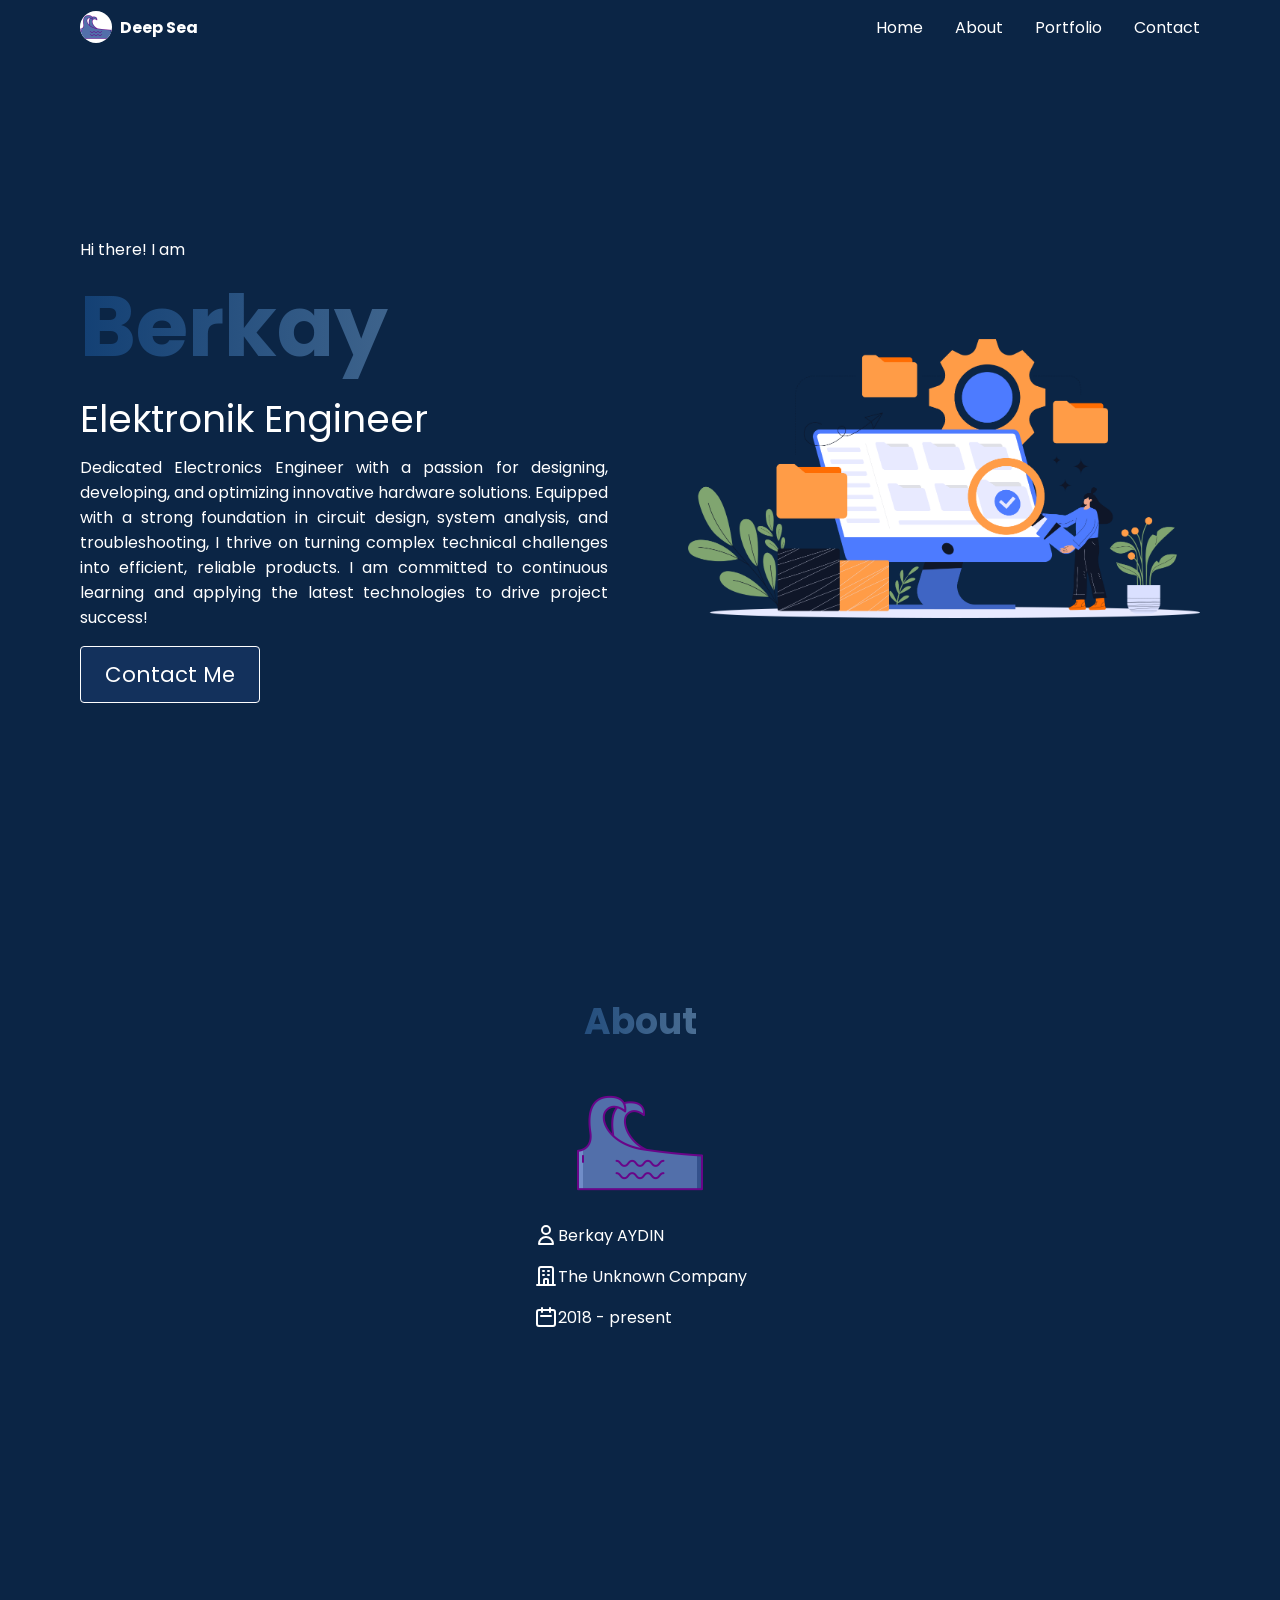
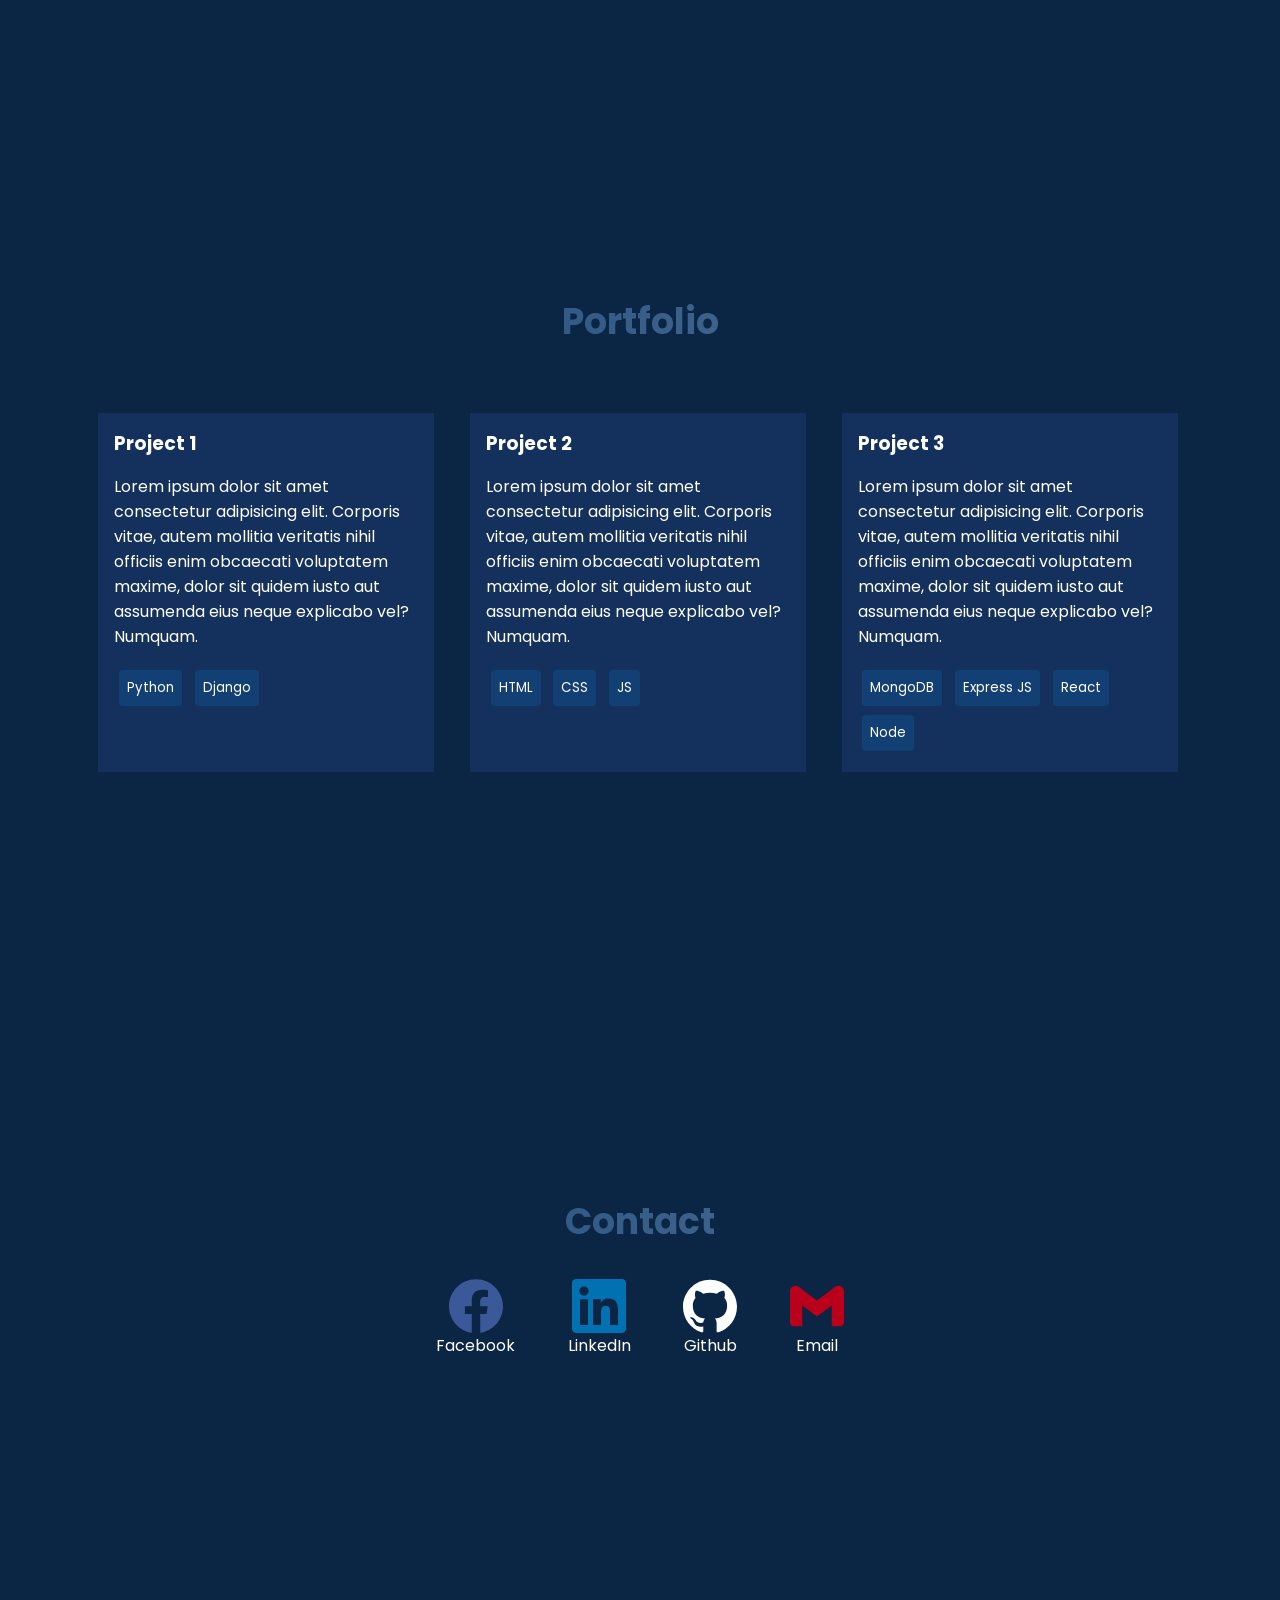
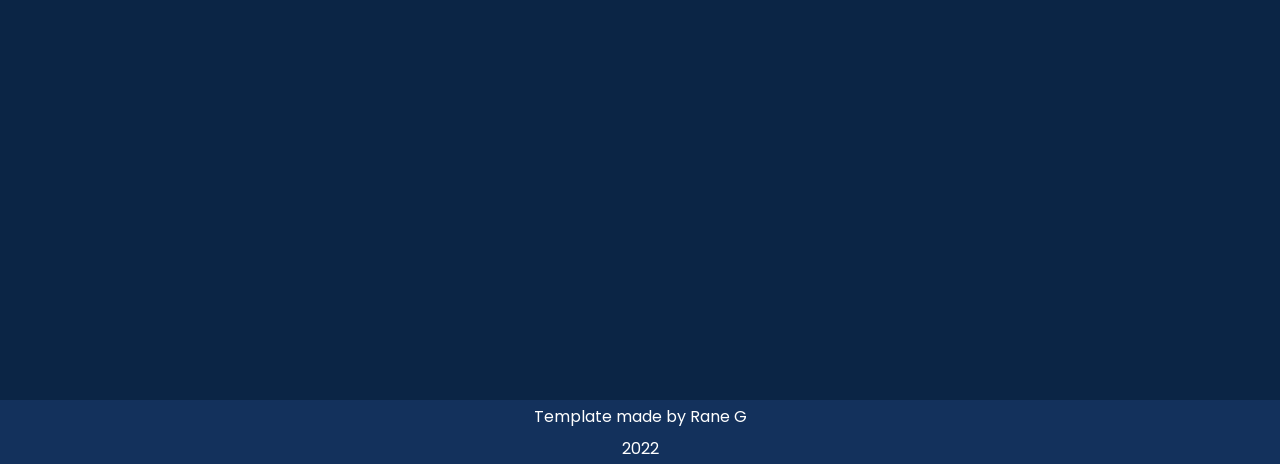
==== index.html @ 45e92aa9 "portfolio update" ====
<!DOCTYPE html>
<html lang="en">

<head>
    <title>Deep Sea a Freefolio template by OSSPH</title>
    <link rel="icon" href="assets/favicon.ico" type="image/ico" sizes="16x16" />
    <meta name="description" content="Deep Sea theme create by Rane G" />
    <meta name="theme-color" content="#134074" />
    <meta name="viewport" content="width=device-width, initial-scale=1.0">
    <meta property="og:title" content="OSSPH Freefolio - Deep Sea Template"/>
    <meta property="og:description" content="100% FREE Professional Portfolio Templates - Deep Sea Template"/>
    <meta property="og:type" content="website" />
    <meta
        property="og:image"
        content="https://i.postimg.cc/8zMCscDr/deepsea.png"
    />
    <meta property="og:image:type" content="image/png" />
    <meta property="og:image:width" content="1200" />
    <meta property="og:image:height" content="630" />
    <meta name="twitter:card" content="summary_large_image" />
    <meta name="twitter:image:alt" content="OSSPH Freefolio">
    <meta name="twitter:title" content="OSSPH Freefolio - Deep Sea Template" />
    <meta name="twitter:description" content="100% FREE Professional Portfolio Templates - Deep Sea Template" />
    <link rel='apple-touch-icon' href='/logo.png'>
    <link rel="stylesheet" href="index.css">
    <link href="https://unpkg.com/aos@2.3.1/dist/aos.css" rel="stylesheet">
</head>

<body>
    <header>
        <nav id="nav-bar" class="nav-bar">
            <div class="nav-logo">
                <img class="logo" alt="Deep Sea Logo" src="assets/logo.png" />
                <a href="#hero">
                    <h1>Deep Sea</h1>
                </a>
            </div>

            <div class="nav-links">
                <ul>
                    <li>
                        <a class="nav-links-item" href="#">Home</a>
                    </li>
                    <li>
                        <a class="nav-links-item" href="#about">About</a>
                    </li>
                    <li>
                        <a class="nav-links-item" href="#portfolio">Portfolio</a>
                    </li>
                    <li>
                        <a class="nav-links-item" href="#contact">Contact</a>
                    </li>
                </ul>
            </div>

            <div class="nav-menu">
                <img id="nav-icon" src="assets/hamburger.svg" alt="Menu Icon" class="hamburger-icon" />
            </div>
        </nav>
    </header>

    <main>
        <section id="hero">
            <div class="hero-text" data-aos="fade-up">
                <p class="greet-text">Hi there! I am</p>
                <p class="text-gradient name-text">Berkay</p>
                <p class="job-text">Elektronik Engineer</p>
                <p class="intro-text">Dedicated Electronics Engineer with a passion for designing, developing, and optimizing 
                    innovative hardware solutions. Equipped with a strong foundation in circuit design, system analysis, and troubleshooting, I thrive on turning
                    complex technical challenges into efficient, reliable products. I am committed to 
                    continuous learning and applying the latest technologies to drive project success!
                </p>
                <a href="#contact" class="contact-button">Contact Me</a>
            </div>
            <div class="hero-image" data-aos="fade-up">
                <img class="hero-image" src="assets/hero.png" width="512" alt="Hero Image" />
            </div>
        </section>

        <section id="about">
            <h2 class="text-gradient" data-aos="fade-up">About</h2>
            <div data-aos="fade-up">
                <div>
                    <img src="assets/logo.png" width="128" height="128" alt="Person Image" />
                </div>
                <ul>
                    <li>
                        <img class="about-icon" src="assets/user.svg" alt="person icon" />
                        <p>Berkay AYDIN</p>
                    </li>
                    <li>
                        <img class="about-icon" src="assets/building.svg" alt="job icon" />
                        <p>The Unknown Company</p>
                    </li>
                    <li>
                        <img class="about-icon" src="assets/calendar.svg" alt="calendar icon" />
                        <p>2018 - present</p>
                    </li>
                </ul>
            </div>
        </section>

        <section id="portfolio">
            <h2 class="text-gradient" data-aos="fade-up">Portfolio</h2>
            <div>
                <ul>
                    <li data-aos="fade-up">
                        <h3 class="port-title-text">
                            <a href="#">Project 1</a>
                        </h3>
                        <p class="port-title-description">Lorem ipsum dolor sit amet consectetur adipisicing elit.
                            Corporis vitae, autem mollitia veritatis nihil officiis enim obcaecati voluptatem maxime,
                            dolor sit quidem iusto aut assumenda eius neque explicabo vel? Numquam.</p>
                        <ul>
                            <li>Python</li>
                            <li>Django</li>
                        </ul>
                    </li>
                    <li data-aos="fade-up">
                        <h3 class="port-title-text">
                            <a href="#">Project 2</a>
                        </h3>
                        <p class="port-title-description">Lorem ipsum dolor sit amet consectetur adipisicing elit.
                            Corporis vitae, autem mollitia veritatis nihil officiis enim obcaecati voluptatem maxime,
                            dolor sit quidem iusto aut assumenda eius neque explicabo vel? Numquam.</p>
                        <ul>
                            <li>HTML</li>
                            <li>CSS</li>
                            <li>JS</li>
                        </ul>
                    </li>
                    <li data-aos="fade-up">
                        <h3 class="port-title-text">
                            <a href="#">Project 3</a>
                        </h3>
                        <p class="port-title-description">Lorem ipsum dolor sit amet consectetur adipisicing elit.
                            Corporis vitae, autem mollitia veritatis nihil officiis enim obcaecati voluptatem maxime,
                            dolor sit quidem iusto aut assumenda eius neque explicabo vel? Numquam.</p>
                        <ul>
                            <li>MongoDB</li>
                            <li>Express JS</li>
                            <li>React</li>
                            <li>Node</li>
                        </ul>
                    </li>
                </ul>
            </div>
        </section>

        <section id="contact">
            <h2 class="text-gradient" data-aos="fade-up">Contact</h2>
            <ul>
                <li data-aos="fade-up">
                    <a href="facebook" target="_blank">
                        <img class="fb-icon" src="assets/contact/fb.svg" alt="Facebook icon" />
                    </a>
                    <p>Facebook</p>
                </li>
                <li data-aos="fade-up">
                    <a href="linkedin" target="_blank">
                        <img class="li-icon" src="assets/contact/linkedin.svg" alt="Linkedin icon" />
                    </a>
                    <p>LinkedIn</p>
                </li>
                <li data-aos="fade-up">
                    <a href="github" target="_blank">
                        <img class="gh-icon" src="assets/contact/github.svg" alt="Github icon" />
                    </a>
                    <p>Github</p>
                </li>
                <li data-aos="fade-up">
                    <a href="mailto:youremail@gmail.com" target="_blank">
                        <img class="gmail-icon" src="assets/contact/gmail.svg" alt="Gmail icon" />
                    </a>
                    <p>Email</p>
                </li>
            </ul>
        </section>
    </main>

    <footer>
        <p>Template made by Rane G</p>
        <p>2022</p>
    </footer>
    
    <script src="https://unpkg.com/aos@next/dist/aos.js"></script>
    <script>       
        AOS.init({
            once: true,
            delay: 0
        });
    </script>

</body>

<script src="index.js""></script>

</html>
---- index.css ----
@import url("https://fonts.googleapis.com/css2?family=Poppins&display=swap");

*,
::after,
::before {
  box-sizing: border-box;
}

html {
  display: block;
  scroll-behavior: smooth;
}

p {
  font-size: 12pt;
  line-height: normal;
  margin: 0;
}

body {
  background-color: #0b2545;
  color: white;
  font-family: "Poppins", sans-serif;
  overflow-x: hidden;
  margin: 0;
}

main {
  width: 100%;
  display: flex;
  flex-direction: column;
  flex-wrap: wrap;
}

header {
  display: flex;
  flex-direction: row;
  flex-wrap: wrap;
  padding-left: 1rem;
  padding-right: 1rem;
  position: fixed;
  top: 0;
  left: 0;
  height: 54px !important;
  width: 100%;
  background-color: transparent;
  font-size: 16pt;
  z-index: 999;
  transition: all;
  transition-duration: 300ms;
}

header h1{
  font-size: 12pt;
}

footer {
  display: flex;
  flex-direction: row;
  flex-wrap: wrap;
  padding-left: 4rem;
  padding-right: 4rem;
  height: 64px;
  box-sizing: border-box;
  background-color: #13315c;
}

footer p {
  width: 100%;
  text-align: center;
}

ul {
  padding: 0;
  list-style: none;
}

a:link,
a:visited,
a:hover,
a:active {
  text-decoration: none;
  color: white;
}

.nav-bar,
.nav-logo {
  display: flex;
  flex-direction: row;
  width: 100% !important;
  align-items: center;
  margin: 0;
}

.nav-logo img {
  border-radius: 100%;
  background-color: white;
  margin-right: 0.5rem;
  width: 32px;
  height: 32px;
}

.nav-menu {
  display: flex;
  flex-wrap: wrap;
}

.hamburger-icon {
  width: 38px;
  height: 38px;
  padding: 0.25rem;
  fill: white;
  border-radius: 0.25rem;
}

.hamburger-icon:hover {
  background-color: #134074;
}

.nav-links {
  display: flex;
  flex-direction: column;
  flex-wrap: wrap;
  width: 100%;
  position: fixed;
  flex-direction: column;
  align-items: center;
  left: 0;
  top: -100%;
  z-index: 90;
}

.show-nav-links {
  top: 54px;
  background-color: #13315c;
  transition: all;
  transition-duration: 300ms;
}

.nav-links ul {
  margin: 0;
  padding-top: 0.5rem;
  padding-bottom: 0.5rem;
  width: 100%;
}

.nav-links ul li a {
  padding-top: 0.35rem;
  padding-bottom: 0.35rem;
  font-size: 1rem;
  display: flex;
  flex-direction: row;
  align-items: center;
  justify-content: center;
  height: 100%;
  width: 100%;
}

.nav-links ul li a:hover {
  align-items: center;
  cursor: pointer;
  background-color: #8da9c4;
  border-bottom: 3px solid #ffffff;
}

section {
  min-height: calc(100vh);
  padding-top: 64px;
  padding-left: 1rem;
  padding-right: 1rem;
}

#hero {
  display: flex;
  flex-direction: column;
  justify-content: center;
  align-items: center;
}

.hero-text {
  display: flex;
  flex-direction: column;
  justify-content: center;
  margin-bottom: 1.5rem;
}

.hero-image {
  width: 256px;
}

.name-text {
  font-size: 30pt !important;
  line-height: normal;
  font-weight: bold;
  margin: 0;
}

.job-text {
  font-size: 18pt !important;
  margin-bottom: 0.5rem;
}

.intro-text {
  text-align: justify;
  margin-bottom: 1rem;
}

.contact-button {
  background-color: #13315c;
  color: white;
  border: 1px solid white;
  padding-top: 0.75rem;
  padding-bottom: 0.75rem;
  border-radius: 0.25rem;
  text-align: center;
}

#about {
  text-align: center;
}

#about h2 {
  text-align: center;
}

#about div {
  display: flex;
  flex-direction: column;
  align-items: center;
}

#about div div {
  width: 100%;
}

#about ul {
  width: 100%;
}

#about li {
  display: flex;
  margin-bottom: 1rem;
}

.about-icon {
  width: 24px;
  height: 24px;
}

#portfolio h2 {
  text-align: center;
}

#portfolio div {
  display: flex;
  flex-direction: row;
}

#portfolio li {
  background-color: #13315c;
  padding: 1rem;
  margin-bottom: 1rem;
}

#portfolio ul li p {
  margin-bottom: 1rem;
}

#portfolio ul ul {
  display: flex;
}

#portfolio ul ul li {
  background-color: #134074;
  margin-right: 0.5rem;
  border-radius: 0.25rem;
  padding: 0.5rem;
  font-size: 10pt;
}

.port-title-text {
  margin: 0%;
  margin-bottom: 1rem;
}

#contact h2 {
  text-align: center;
}

#contact ul {
  display: flex;
  justify-content: space-evenly;
}

#contact a {
  display: flex;
  align-items: center;
  justify-content: center;
  width: 100%;
  height: 100%;
}

#contact p {
  text-align: center;
}

#contact img {
  width: 54px;
  height: 54px;
  align-items: center;
}

footer {
  display: flex;
  align-items: center;
  justify-content: center;
}

footer p {
  font-size: 10pt;
}

@media (min-width: 540px) {
  section {
    padding-left: 5rem;
    padding-right: 5rem;
  }

  p {
    font-size: 16pt;
  }

  h2 {
    font-size: 36px;
  }

  header {
    padding-left: 5rem;
    padding-right: 5rem;
    height: 72px !important;
  }

  .name-text {
    font-size: 64pt !important;
  }

  .job-text {
    font-size: 28pt !important;
  }

  .contact-button {
    font-size: 16pt;
    width: max-content;
    padding-left: 1.5rem;
    padding-right: 1.5rem;
  }

  .hero-image {
    width: 512px;
  }

  #portfolio ul {
    display: flex;
    flex-direction: row;
    flex-wrap: wrap;
    width: 100%;
  }
  #portfolio li {
    max-width: 45%;
    margin: 2.5%;
  }

  #contact ul {
    margin-left: 5rem;
    margin-right: 5rem;
  }

  footer p {
    font-size: 12pt;
  }
}

@media (min-width: 1024px) {
  section {
    max-width: 1366px;
    align-self: center;
  }

  p {
    font-size: 12pt;
  }

  h2 {
    font-size: 36px;
  }

  header {
    display: flex;
    flex-direction: row;
    flex-wrap: wrap;
    position: fixed;
    top: 0;
    left: 0;
    height: 54px !important;
    width: 100%;
    background-color: transparent;
    font-size: 16pt;
    z-index: 999;
    transition: all;
    transition-duration: 300ms;
    align-items: center;
    justify-content: center;
    padding-left: 0;
    padding-right: 0;
  }

  .nav-bar,
  .nav-logo {
    display: flex;
    flex-direction: row;
    align-items: center;
    margin: 0;
    width: 100%;
    max-width: 1366px !important;
  }

  .nav-bar {
    padding-left: 5rem;
    padding-right: 5rem;
  }

  .nav-logo img {
    border-radius: 100%;
    background-color: white;
    margin-right: 0.5rem;
    width: 32px;
    height: 32px;
  }

  .nav-menu {
    display: none;
  }

  .nav-links {
    display: flex;
    flex-direction: row;
    flex-wrap: unset;
    position: static;
    top: 0;
    width: 100;
  }

  .nav-links ul {
    display: flex;
    flex-direction: row;
    justify-content: end;
    flex-wrap: unset;
    position: static;
    top: 0;
    width: 100;
    margin: 0;
    padding: 0;
    height: 52px;
  }

  .nav-links ul li a {
    margin-left: 1rem;
    margin-right: 1rem;
  }

  .nav-links ul li a:hover {
    margin-left: 1rem;
    margin-right: 1rem;
  }

  #hero {
    flex-direction: row;
  }

  .hero-text + .hero-image {
    margin-left: 5rem;
  }

  #portfolio ul {
    display: flex;
    flex-direction: row;
    flex-wrap: wrap;
    width: 100%;
  }

  #portfolio li {
    max-width: 30%;
    margin: 1.6%;
  }

  #contact {
    width: 100%;
  }

  #contact ul {
    max-width: 512px;
    align-items: center;
    justify-content: space-evenly;
    margin: auto;
  }
}

.text-gradient {
  background: linear-gradient(270deg, #eef4ed, #134074);
  background-size: 300% 300%;

  -webkit-animation: AnimationName 7s ease infinite;
  animation: AnimationName 7s ease infinite;

  background-clip: text;
  -webkit-background-clip: text;
  -webkit-text-fill-color: transparent;
}

@-webkit-keyframes AnimationName {
  0% {
    background-position: 0% 50%;
  }
  50% {
    background-position: 100% 50%;
  }
  100% {
    background-position: 0% 50%;
  }
}
@keyframes AnimationName {
  0% {
    background-position: 0% 50%;
  }
  50% {
    background-position: 100% 50%;
  }
  100% {
    background-position: 0% 50%;
  }
}

.scroll-header {
  background-color: #13315c;
}
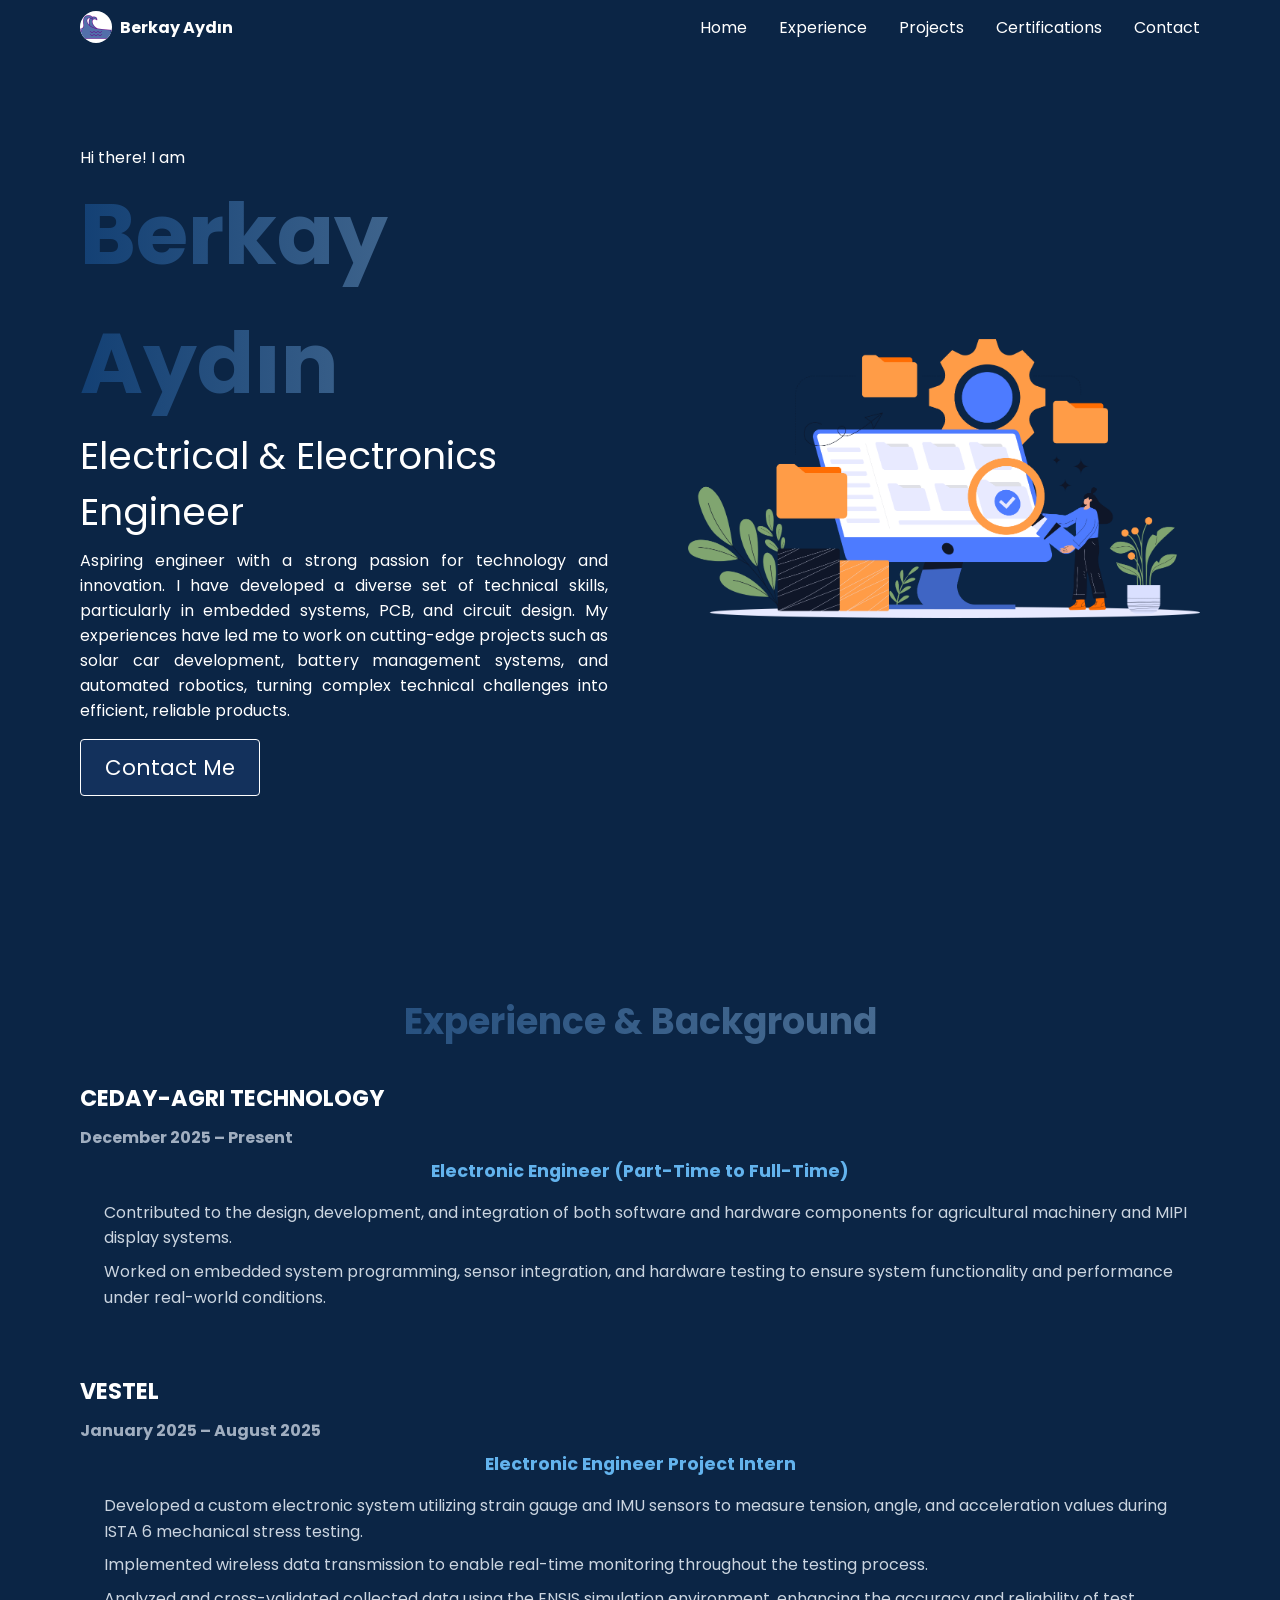
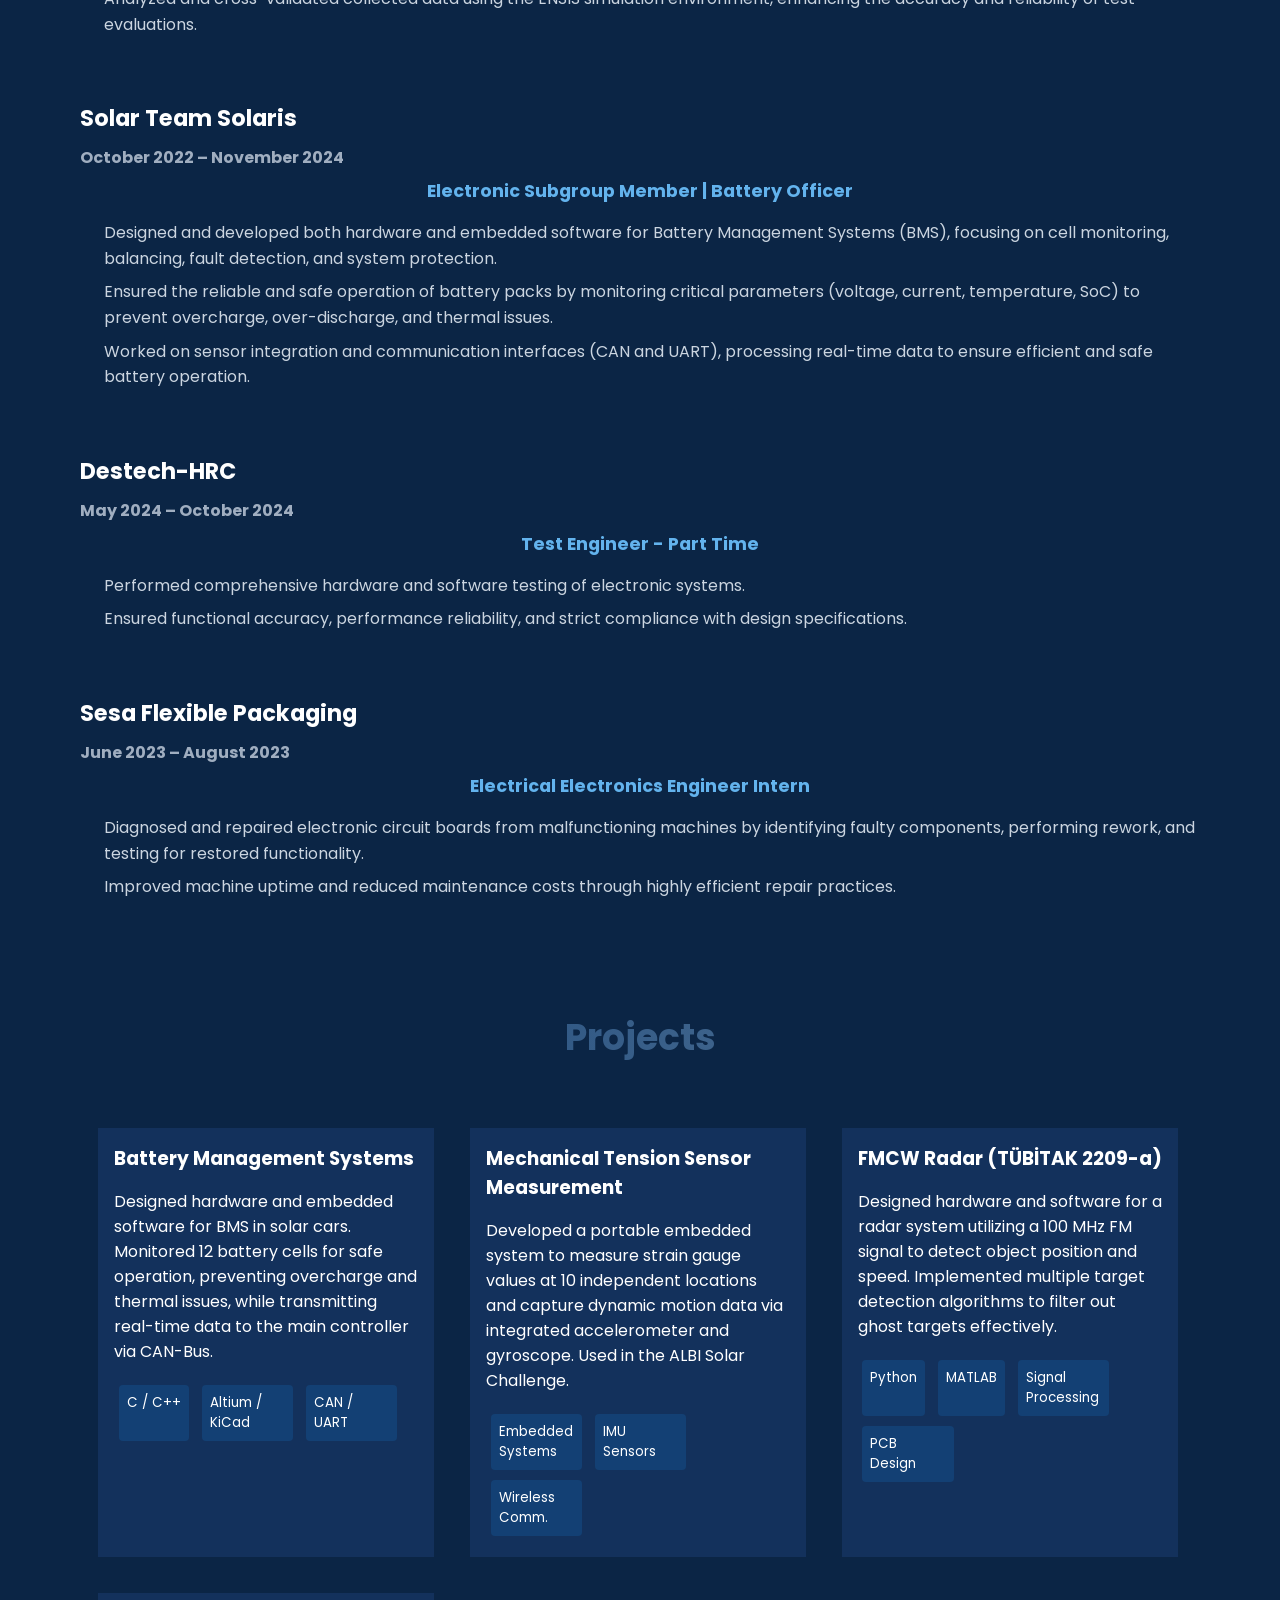
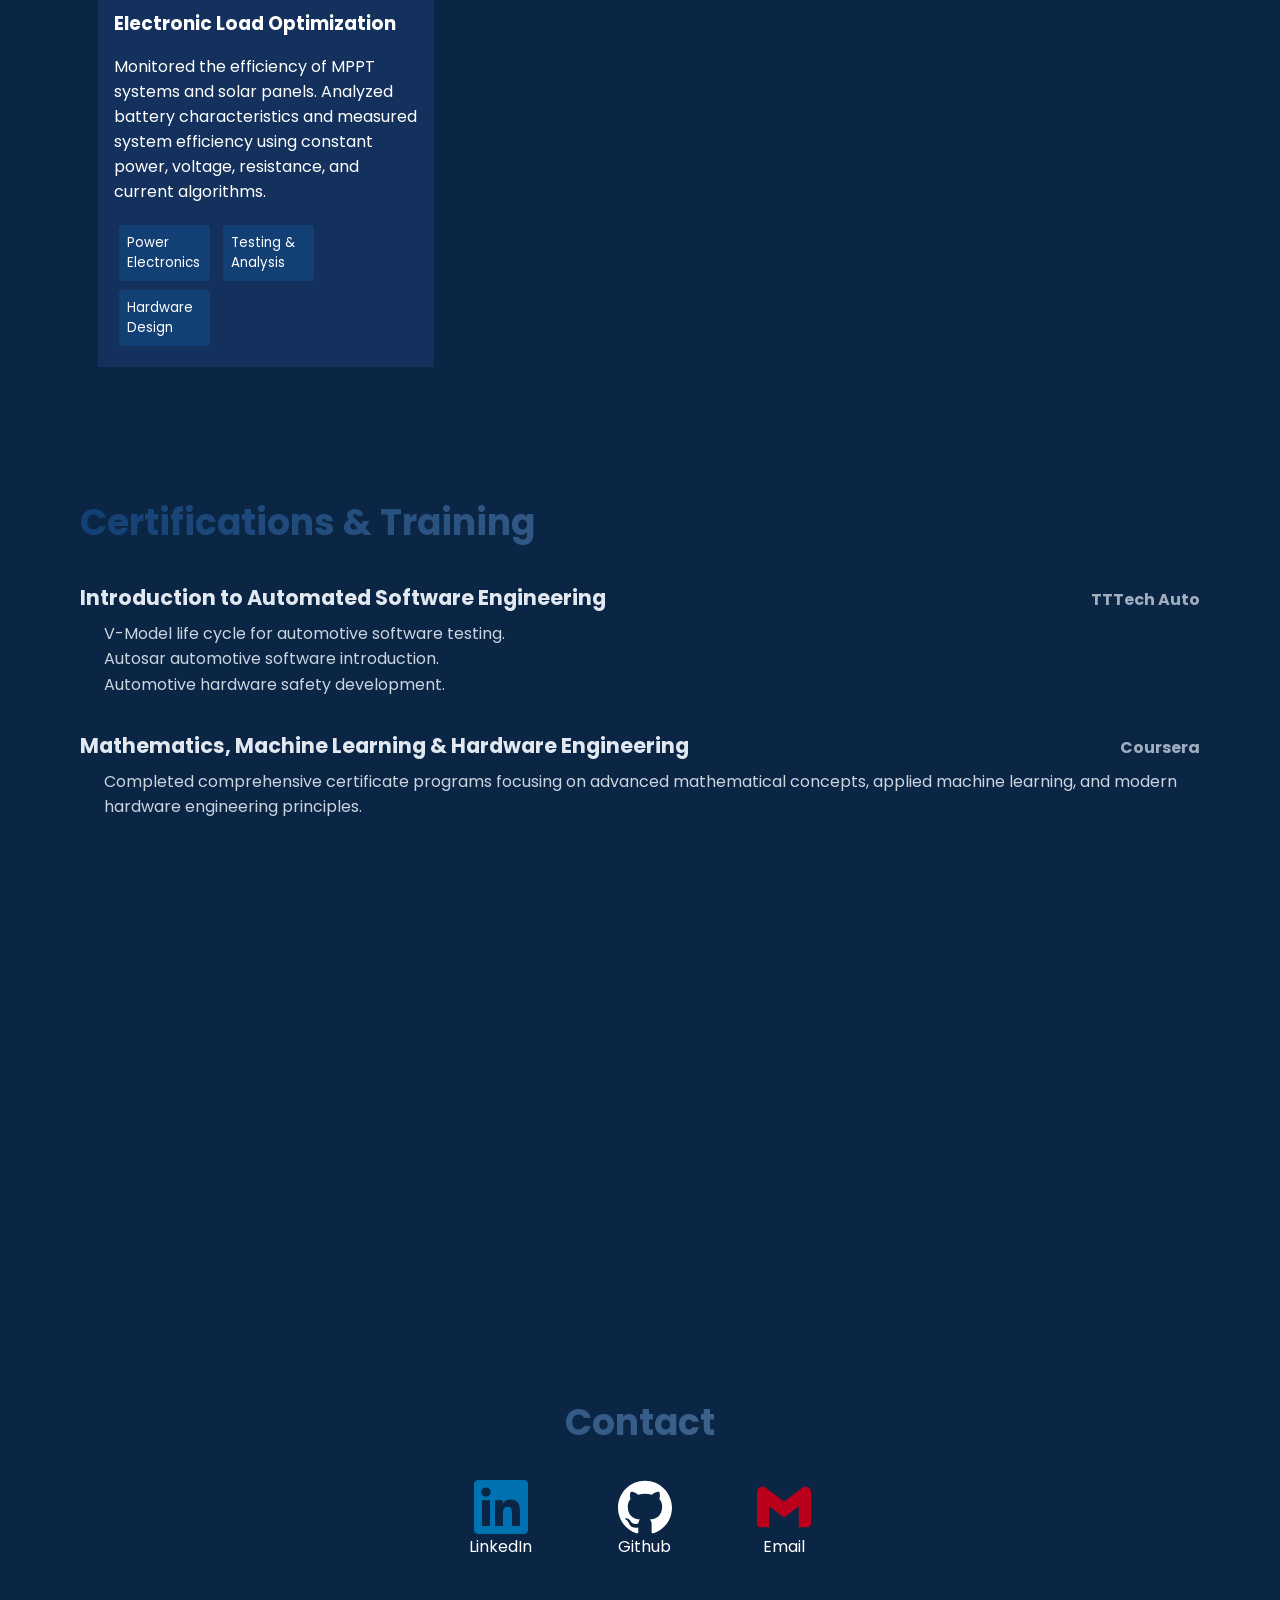
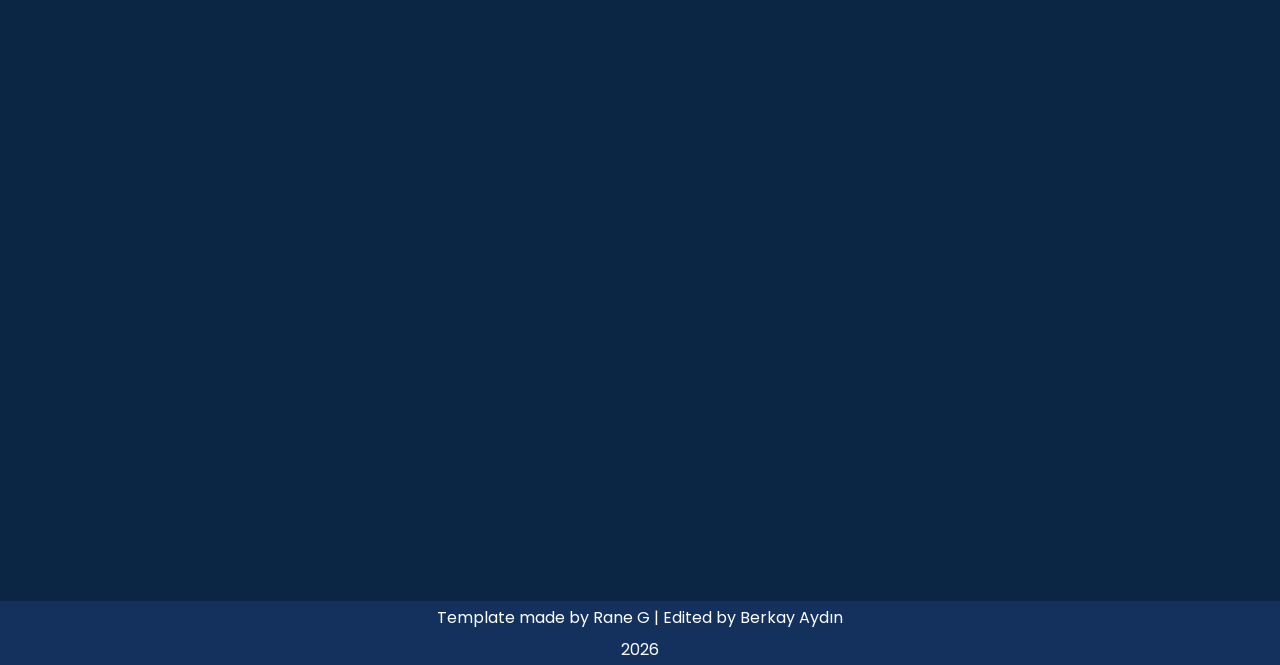
==== commit 67af8a4e: "make a main and project page configuretion" ====
--- a/index.html
+++ b/index.html
@@ -2,13 +2,13 @@
 <html lang="en">
 
 <head>
-    <title>Deep Sea a Freefolio template by OSSPH</title>
+    <title>Berkay Aydın - Portfolio</title>
     <link rel="icon" href="assets/favicon.ico" type="image/ico" sizes="16x16" />
-    <meta name="description" content="Deep Sea theme create by Rane G" />
+    <meta name="description" content="Berkay Aydın - Electrical and Electronics Engineer Portfolio" />
     <meta name="theme-color" content="#134074" />
     <meta name="viewport" content="width=device-width, initial-scale=1.0">
-    <meta property="og:title" content="OSSPH Freefolio - Deep Sea Template"/>
-    <meta property="og:description" content="100% FREE Professional Portfolio Templates - Deep Sea Template"/>
+    <meta property="og:title" content="Berkay Aydın - Portfolio"/>
+    <meta property="og:description" content="Professional Portfolio of Berkay Aydın - Electrical and Electronics Engineer"/>
     <meta property="og:type" content="website" />
     <meta
         property="og:image"
@@ -18,9 +18,9 @@
     <meta property="og:image:width" content="1200" />
     <meta property="og:image:height" content="630" />
     <meta name="twitter:card" content="summary_large_image" />
-    <meta name="twitter:image:alt" content="OSSPH Freefolio">
-    <meta name="twitter:title" content="OSSPH Freefolio - Deep Sea Template" />
-    <meta name="twitter:description" content="100% FREE Professional Portfolio Templates - Deep Sea Template" />
+    <meta name="twitter:image:alt" content="Portfolio Preview">
+    <meta name="twitter:title" content="Berkay Aydın - Portfolio" />
+    <meta name="twitter:description" content="Professional Portfolio of Berkay Aydın - Electrical and Electronics Engineer" />
     <link rel='apple-touch-icon' href='/logo.png'>
     <link rel="stylesheet" href="index.css">
     <link href="https://unpkg.com/aos@2.3.1/dist/aos.css" rel="stylesheet">
@@ -30,9 +30,9 @@
     <header>
         <nav id="nav-bar" class="nav-bar">
             <div class="nav-logo">
-                <img class="logo" alt="Deep Sea Logo" src="assets/logo.png" />
+                <img class="logo" alt="Berkay Aydın Logo" src="assets/logo.png" />
                 <a href="#hero">
-                    <h1>Deep Sea</h1>
+                    <h1>Berkay Aydın</h1>
                 </a>
             </div>
 
@@ -42,10 +42,13 @@
                         <a class="nav-links-item" href="#">Home</a>
                     </li>
                     <li>
-                        <a class="nav-links-item" href="#about">About</a>
-                    </li>
-                    <li>
-                        <a class="nav-links-item" href="#portfolio">Portfolio</a>
+                        <a class="nav-links-item" href="#about">Experience</a>
+                    </li>
+                    <li>
+                        <a class="nav-links-item" href="#portfolio">Projects</a>
+                    </li>
+                    <li>
+                        <a class="nav-links-item" href="#certifications">Certifications</a>
                     </li>
                     <li>
                         <a class="nav-links-item" href="#contact">Contact</a>
@@ -63,12 +66,9 @@
         <section id="hero">
             <div class="hero-text" data-aos="fade-up">
                 <p class="greet-text">Hi there! I am</p>
-                <p class="text-gradient name-text">Berkay</p>
-                <p class="job-text">Elektronik Engineer</p>
-                <p class="intro-text">Dedicated Electronics Engineer with a passion for designing, developing, and optimizing 
-                    innovative hardware solutions. Equipped with a strong foundation in circuit design, system analysis, and troubleshooting, I thrive on turning
-                    complex technical challenges into efficient, reliable products. I am committed to 
-                    continuous learning and applying the latest technologies to drive project success!
+                <p class="text-gradient name-text">Berkay Aydın</p>
+                <p class="job-text">Electrical & Electronics Engineer</p>
+                <p class="intro-text">Aspiring engineer with a strong passion for technology and innovation. I have developed a diverse set of technical skills, particularly in embedded systems, PCB, and circuit design. My experiences have led me to work on cutting-edge projects such as solar car development, battery management systems, and automated robotics, turning complex technical challenges into efficient, reliable products.
                 </p>
                 <a href="#contact" class="contact-button">Contact Me</a>
             </div>
@@ -78,72 +78,163 @@
         </section>
 
         <section id="about">
-            <h2 class="text-gradient" data-aos="fade-up">About</h2>
-            <div data-aos="fade-up">
-                <div>
-                    <img src="assets/logo.png" width="128" height="128" alt="Person Image" />
-                </div>
-                <ul>
-                    <li>
-                        <img class="about-icon" src="assets/user.svg" alt="person icon" />
-                        <p>Berkay AYDIN</p>
-                    </li>
-                    <li>
-                        <img class="about-icon" src="assets/building.svg" alt="job icon" />
-                        <p>The Unknown Company</p>
-                    </li>
-                    <li>
-                        <img class="about-icon" src="assets/calendar.svg" alt="calendar icon" />
-                        <p>2018 - present</p>
-                    </li>
-                </ul>
+            <h2 class="text-gradient" data-aos="fade-up">Experience & Background</h2>
+            <div data-aos="fade-up" style="display: flex; flex-direction: column; gap: 3rem; margin-top: 2rem; text-align: left;">
+                
+                <div>
+                    <div style="display: flex; justify-content: space-between; align-items: baseline; flex-wrap: wrap; gap: 10px;">
+                        <h3 style="margin: 0; font-size: 1.4rem;">
+                            <a href="https://ceday.com.tr/" target="_blank" rel="noopener noreferrer" style="color: inherit; text-decoration: none;">CEDAY-AGRI TECHNOLOGY</a>
+                        </h3>
+                        <span style="font-size: 1rem; color: #a0aec0; font-weight: bold;">December 2025 – Present</span>
+                    </div>
+                    <p style="margin: 8px 0 16px 0; font-weight: bold; color: #63b3ed; font-size: 1.1rem;">Electronic Engineer (Part-Time to Full-Time)</p>
+                    <ul style="margin: 0; padding-left: 1.5rem; font-size: 1rem; line-height: 1.6; color: #cbd5e0;">
+                        <li style="margin-bottom: 8px;">Contributed to the design, development, and integration of both software and hardware components for agricultural machinery and MIPI display systems.</li>
+                        <li>Worked on embedded system programming, sensor integration, and hardware testing to ensure system functionality and performance under real-world conditions.</li>
+                    </ul>
+                </div>
+
+                <div>
+                    <div style="display: flex; justify-content: space-between; align-items: baseline; flex-wrap: wrap; gap: 10px;">
+                        <h3 style="margin: 0; font-size: 1.4rem;">
+                            <a href="https://www.vestel.com.tr" target="_blank" rel="noopener noreferrer" style="color: inherit; text-decoration: none;">VESTEL</a>
+                        </h3>
+                        <span style="font-size: 1rem; color: #a0aec0; font-weight: bold;">January 2025 – August 2025</span>
+                    </div>
+                    <p style="margin: 8px 0 16px 0; font-weight: bold; color: #63b3ed; font-size: 1.1rem;">Electronic Engineer Project Intern</p>
+                    <ul style="margin: 0; padding-left: 1.5rem; font-size: 1rem; line-height: 1.6; color: #cbd5e0;">
+                        <li style="margin-bottom: 8px;">Developed a custom electronic system utilizing strain gauge and IMU sensors to measure tension, angle, and acceleration values during ISTA 6 mechanical stress testing.</li>
+                        <li style="margin-bottom: 8px;">Implemented wireless data transmission to enable real-time monitoring throughout the testing process.</li>
+                        <li>Analyzed and cross-validated collected data using the ENSIS simulation environment, enhancing the accuracy and reliability of test evaluations.</li>
+                    </ul>
+                </div>
+
+                <div>
+                    <div style="display: flex; justify-content: space-between; align-items: baseline; flex-wrap: wrap; gap: 10px;">
+                        <h3 style="margin: 0; font-size: 1.4rem;">
+                            <a href="https://teamsolaris.com/tr/" target="_blank" rel="noopener noreferrer" style="color: inherit; text-decoration: none;">Solar Team Solaris</a>
+                        </h3>
+                        <span style="font-size: 1rem; color: #a0aec0; font-weight: bold;">October 2022 – November 2024</span>
+                    </div>
+                    <p style="margin: 8px 0 16px 0; font-weight: bold; color: #63b3ed; font-size: 1.1rem;">Electronic Subgroup Member | Battery Officer</p>
+                    <ul style="margin: 0; padding-left: 1.5rem; font-size: 1rem; line-height: 1.6; color: #cbd5e0;">
+                        <li style="margin-bottom: 8px;">Designed and developed both hardware and embedded software for Battery Management Systems (BMS), focusing on cell monitoring, balancing, fault detection, and system protection.</li>
+                        <li style="margin-bottom: 8px;">Ensured the reliable and safe operation of battery packs by monitoring critical parameters (voltage, current, temperature, SoC) to prevent overcharge, over-discharge, and thermal issues.</li>
+                        <li>Worked on sensor integration and communication interfaces (CAN and UART), processing real-time data to ensure efficient and safe battery operation.</li>
+                    </ul>
+                </div>
+
+                <div>
+                    <div style="display: flex; justify-content: space-between; align-items: baseline; flex-wrap: wrap; gap: 10px;">
+                        <h3 style="margin: 0; font-size: 1.4rem;">
+                            <a href="http://www.destechhrc.com/index.php/destech-hrc-controller/" target="_blank" rel="noopener noreferrer" style="color: inherit; text-decoration: none;">Destech-HRC</a>
+                        </h3>
+                        <span style="font-size: 1rem; color: #a0aec0; font-weight: bold;">May 2024 – October 2024</span>
+                    </div>
+                    <p style="margin: 8px 0 16px 0; font-weight: bold; color: #63b3ed; font-size: 1.1rem;">Test Engineer - Part Time</p>
+                    <ul style="margin: 0; padding-left: 1.5rem; font-size: 1rem; line-height: 1.6; color: #cbd5e0;">
+                        <li style="margin-bottom: 8px;">Performed comprehensive hardware and software testing of electronic systems.</li>
+                        <li>Ensured functional accuracy, performance reliability, and strict compliance with design specifications.</li>
+                    </ul>
+                </div>
+
+                <div>
+                    <div style="display: flex; justify-content: space-between; align-items: baseline; flex-wrap: wrap; gap: 10px;">
+                        <h3 style="margin: 0; font-size: 1.4rem;">
+                            <a href="https://sesaplastik.com.tr" target="_blank" rel="noopener noreferrer" style="color: inherit; text-decoration: none;">Sesa Flexible Packaging</a>
+                        </h3>
+                        <span style="font-size: 1rem; color: #a0aec0; font-weight: bold;">June 2023 – August 2023</span>
+                    </div>
+                    <p style="margin: 8px 0 16px 0; font-weight: bold; color: #63b3ed; font-size: 1.1rem;">Electrical Electronics Engineer Intern</p>
+                    <ul style="margin: 0; padding-left: 1.5rem; font-size: 1rem; line-height: 1.6; color: #cbd5e0;">
+                        <li style="margin-bottom: 8px;">Diagnosed and repaired electronic circuit boards from malfunctioning machines by identifying faulty components, performing rework, and testing for restored functionality.</li>
+                        <li>Improved machine uptime and reduced maintenance costs through highly efficient repair practices.</li>
+                    </ul>
+                </div>
+
             </div>
         </section>
 
         <section id="portfolio">
-            <h2 class="text-gradient" data-aos="fade-up">Portfolio</h2>
+            <h2 class="text-gradient" data-aos="fade-up">Projects</h2>
             <div>
                 <ul>
                     <li data-aos="fade-up">
                         <h3 class="port-title-text">
-                            <a href="#">Project 1</a>
-                        </h3>
-                        <p class="port-title-description">Lorem ipsum dolor sit amet consectetur adipisicing elit.
-                            Corporis vitae, autem mollitia veritatis nihil officiis enim obcaecati voluptatem maxime,
-                            dolor sit quidem iusto aut assumenda eius neque explicabo vel? Numquam.</p>
+                            <a href="bms.html" target="_blank" rel="noopener noreferrer">Battery Management Systems</a>
+                        </h3>
+                        <p class="port-title-description">Designed hardware and embedded software for BMS in solar cars. Monitored 12 battery cells for safe operation, preventing overcharge and thermal issues, while transmitting real-time data to the main controller via CAN-Bus.</p>
+                        <ul>
+                            <li>C / C++</li>
+                            <li>Altium / KiCad</li>
+                            <li>CAN / UART</li>
+                        </ul>
+                    </li>
+                    <li data-aos="fade-up">
+                        <h3 class="port-title-text">
+                            <a href="Project_1/project1.html" target="_blank" rel="noopener noreferrer">Mechanical Tension Sensor Measurement</a>
+                        </h3>
+                        <p class="port-title-description">Developed a portable embedded system to measure strain gauge values at 10 independent locations and capture dynamic motion data via integrated accelerometer and gyroscope. Used in the ALBI Solar Challenge.</p>
+                        <ul>
+                            <li>Embedded Systems</li>
+                            <li>IMU Sensors</li>
+                            <li>Wireless Comm.</li>
+                        </ul>
+                    </li>
+                    <li data-aos="fade-up">
+                        <h3 class="port-title-text">
+                            <a href="fmcw_radar.html" target="_blank" rel="noopener noreferrer">FMCW Radar (TÜBİTAK 2209-a)</a>
+                        </h3>
+                        <p class="port-title-description">Designed hardware and software for a radar system utilizing a 100 MHz FM signal to detect object position and speed. Implemented multiple target detection algorithms to filter out ghost targets effectively.</p>
                         <ul>
                             <li>Python</li>
-                            <li>Django</li>
-                        </ul>
-                    </li>
-                    <li data-aos="fade-up">
-                        <h3 class="port-title-text">
-                            <a href="#">Project 2</a>
-                        </h3>
-                        <p class="port-title-description">Lorem ipsum dolor sit amet consectetur adipisicing elit.
-                            Corporis vitae, autem mollitia veritatis nihil officiis enim obcaecati voluptatem maxime,
-                            dolor sit quidem iusto aut assumenda eius neque explicabo vel? Numquam.</p>
-                        <ul>
-                            <li>HTML</li>
-                            <li>CSS</li>
-                            <li>JS</li>
-                        </ul>
-                    </li>
-                    <li data-aos="fade-up">
-                        <h3 class="port-title-text">
-                            <a href="#">Project 3</a>
-                        </h3>
-                        <p class="port-title-description">Lorem ipsum dolor sit amet consectetur adipisicing elit.
-                            Corporis vitae, autem mollitia veritatis nihil officiis enim obcaecati voluptatem maxime,
-                            dolor sit quidem iusto aut assumenda eius neque explicabo vel? Numquam.</p>
-                        <ul>
-                            <li>MongoDB</li>
-                            <li>Express JS</li>
-                            <li>React</li>
-                            <li>Node</li>
+                            <li>MATLAB</li>
+                            <li>Signal Processing</li>
+                            <li>PCB Design</li>
+                        </ul>
+                    </li>
+                    <li data-aos="fade-up">
+                        <h3 class="port-title-text">
+                            <a href="electronic_load.html" target="_blank" rel="noopener noreferrer">Electronic Load Optimization</a>
+                        </h3>
+                        <p class="port-title-description">Monitored the efficiency of MPPT systems and solar panels. Analyzed battery characteristics and measured system efficiency using constant power, voltage, resistance, and current algorithms.</p>
+                        <ul>
+                            <li>Power Electronics</li>
+                            <li>Testing & Analysis</li>
+                            <li>Hardware Design</li>
                         </ul>
                     </li>
                 </ul>
+            </div>
+        </section>
+
+        <section id="certifications">
+            <h2 class="text-gradient" data-aos="fade-up">Certifications & Training</h2>
+            <div data-aos="fade-up" style="display: flex; flex-direction: column; gap: 2rem; margin-top: 2rem; text-align: left;">
+                
+                <div>
+                    <div style="display: flex; justify-content: space-between; align-items: baseline; flex-wrap: wrap; gap: 10px;">
+                        <h3 style="margin: 0; font-size: 1.3rem; color: #e2e8f0;">Introduction to Automated Software Engineering</h3>
+                        <span style="font-size: 1rem; color: #a0aec0; font-weight: bold;">TTTech Auto</span>
+                    </div>
+                    <ul style="margin: 8px 0 0 0; padding-left: 1.5rem; font-size: 1rem; line-height: 1.6; color: #cbd5e0;">
+                        <li>V-Model life cycle for automotive software testing.</li>
+                        <li>Autosar automotive software introduction.</li>
+                        <li>Automotive hardware safety development.</li>
+                    </ul>
+                </div>
+
+                <div>
+                    <div style="display: flex; justify-content: space-between; align-items: baseline; flex-wrap: wrap; gap: 10px;">
+                        <h3 style="margin: 0; font-size: 1.3rem; color: #e2e8f0;">Mathematics, Machine Learning & Hardware Engineering</h3>
+                        <span style="font-size: 1rem; color: #a0aec0; font-weight: bold;">Coursera</span>
+                    </div>
+                    <ul style="margin: 8px 0 0 0; padding-left: 1.5rem; font-size: 1rem; line-height: 1.6; color: #cbd5e0;">
+                        <li>Completed comprehensive certificate programs focusing on advanced mathematical concepts, applied machine learning, and modern hardware engineering principles.</li>
+                    </ul>
+                </div>
+
             </div>
         </section>
 
@@ -151,25 +242,19 @@
             <h2 class="text-gradient" data-aos="fade-up">Contact</h2>
             <ul>
                 <li data-aos="fade-up">
-                    <a href="facebook" target="_blank">
-                        <img class="fb-icon" src="assets/contact/fb.svg" alt="Facebook icon" />
-                    </a>
-                    <p>Facebook</p>
-                </li>
-                <li data-aos="fade-up">
-                    <a href="linkedin" target="_blank">
+                    <a href="https://www.linkedin.com/in/your-linkedin-profile/" target="_blank">
                         <img class="li-icon" src="assets/contact/linkedin.svg" alt="Linkedin icon" />
                     </a>
                     <p>LinkedIn</p>
                 </li>
                 <li data-aos="fade-up">
-                    <a href="github" target="_blank">
+                    <a href="https://github.com/berkay-ee?tab=repositories" target="_blank">
                         <img class="gh-icon" src="assets/contact/github.svg" alt="Github icon" />
                     </a>
                     <p>Github</p>
                 </li>
                 <li data-aos="fade-up">
-                    <a href="mailto:youremail@gmail.com" target="_blank">
+                    <a href="mailto:berkayaydin.ee@gmail.com" target="_blank">
                         <img class="gmail-icon" src="assets/contact/gmail.svg" alt="Gmail icon" />
                     </a>
                     <p>Email</p>
@@ -179,8 +264,8 @@
     </main>
 
     <footer>
-        <p>Template made by Rane G</p>
-        <p>2022</p>
+        <p>Template made by Rane G | Edited by Berkay Aydın</p>
+        <p>2026</p>
     </footer>
     
     <script src="https://unpkg.com/aos@next/dist/aos.js"></script>
@@ -193,6 +278,6 @@
 
 </body>
 
-<script src="index.js""></script>
+<script src="index.js"></script>
 
 </html>
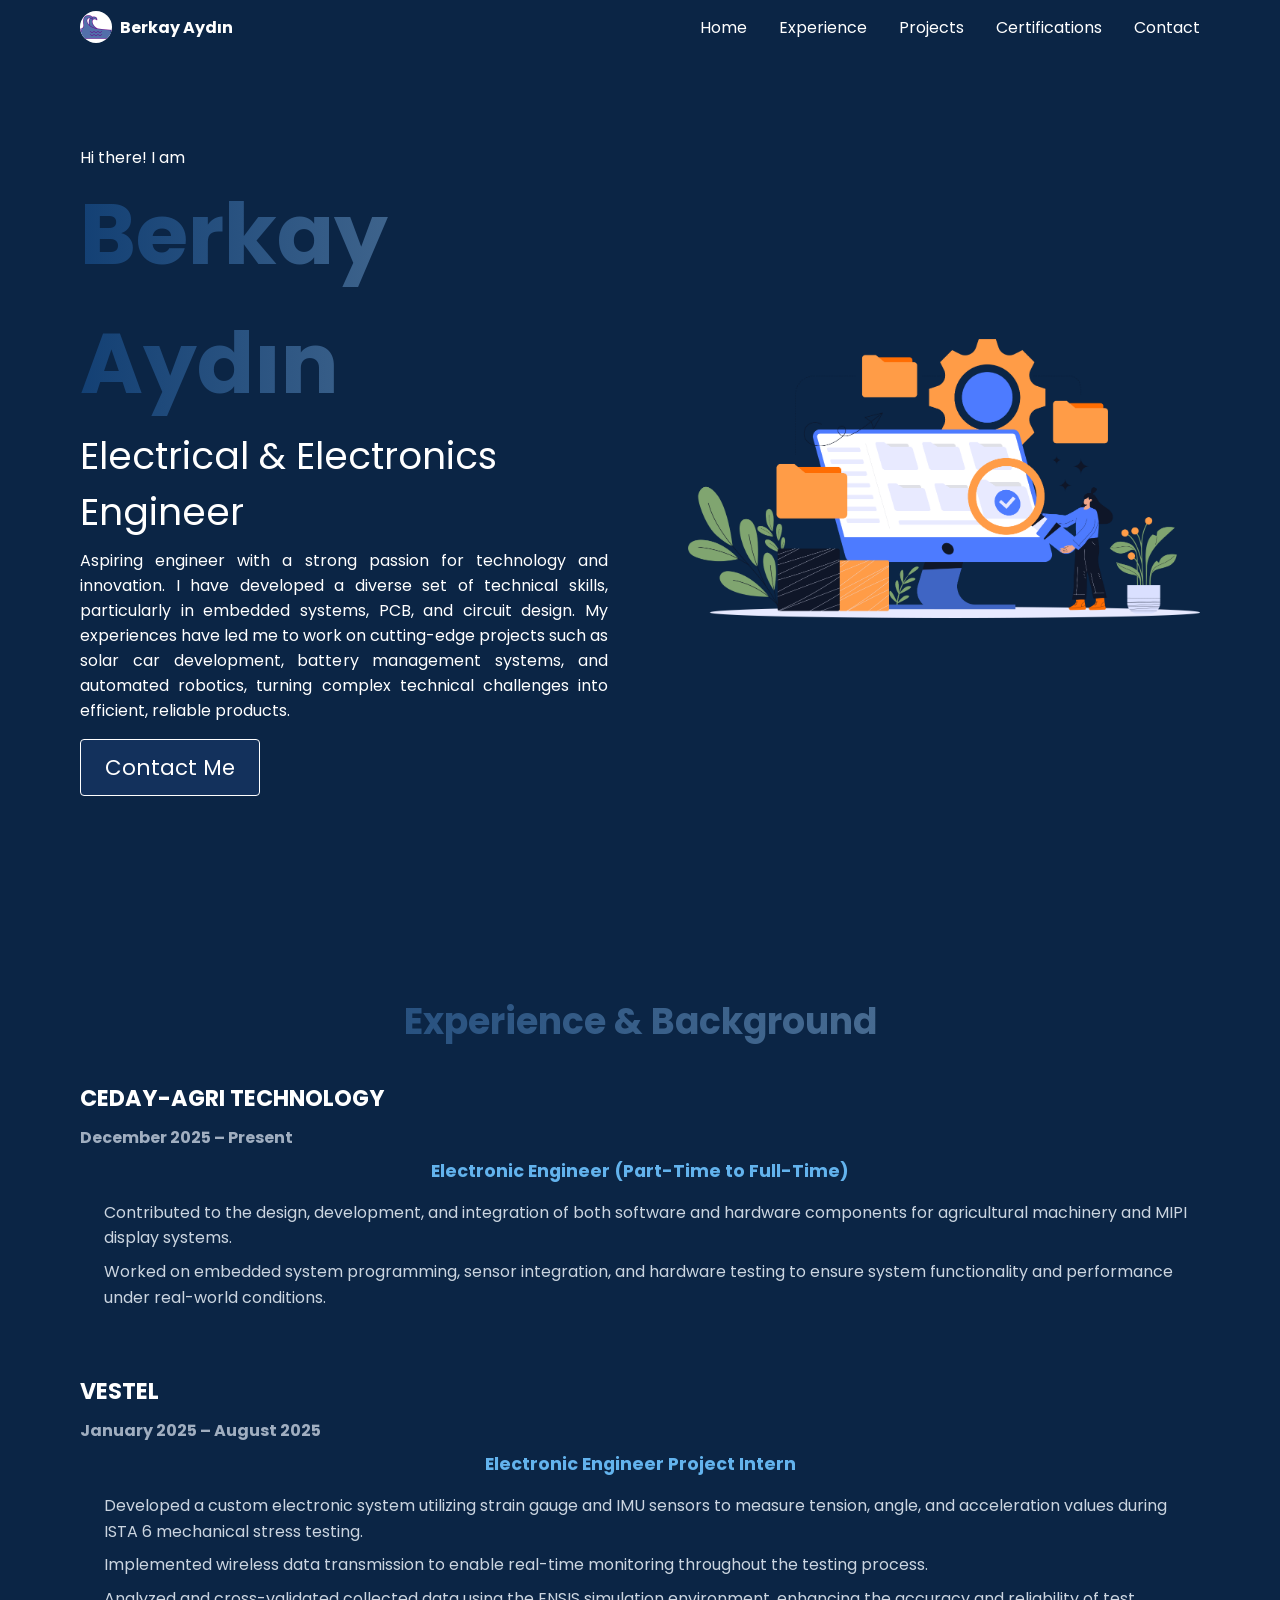
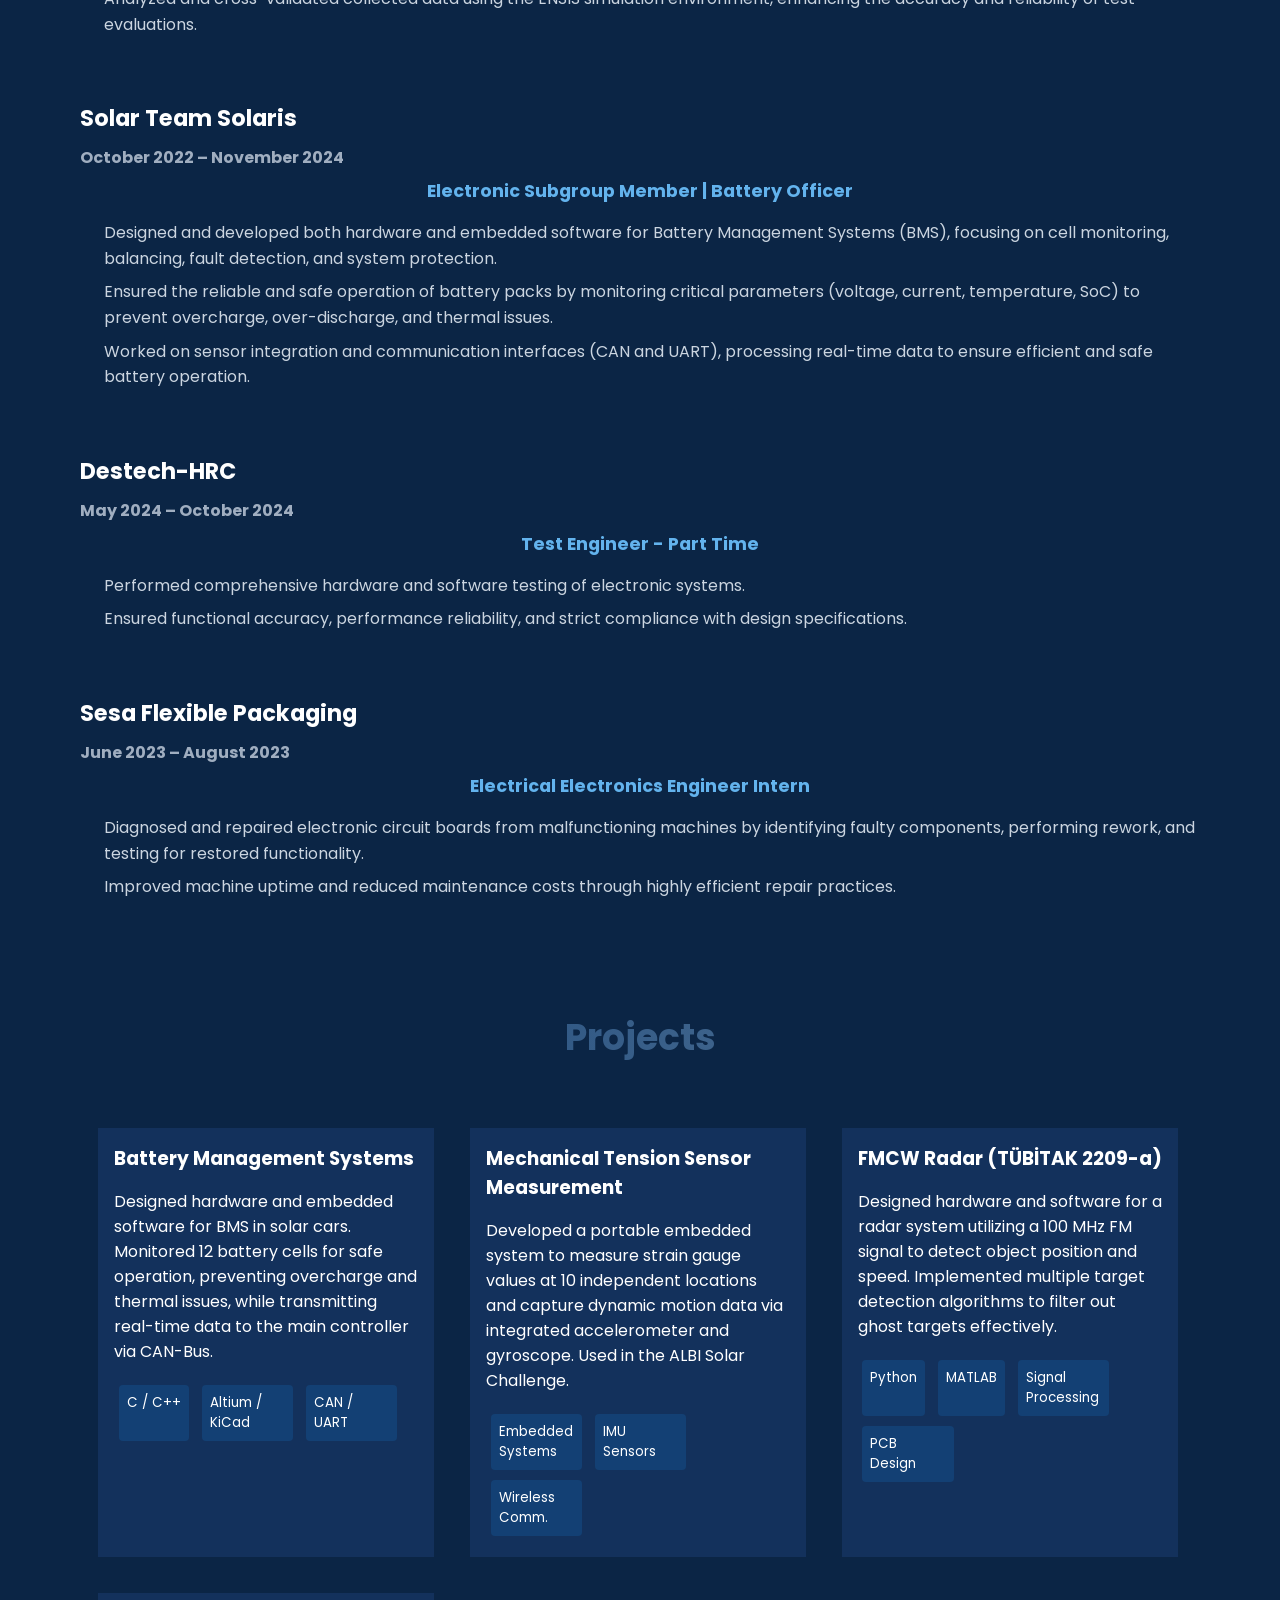
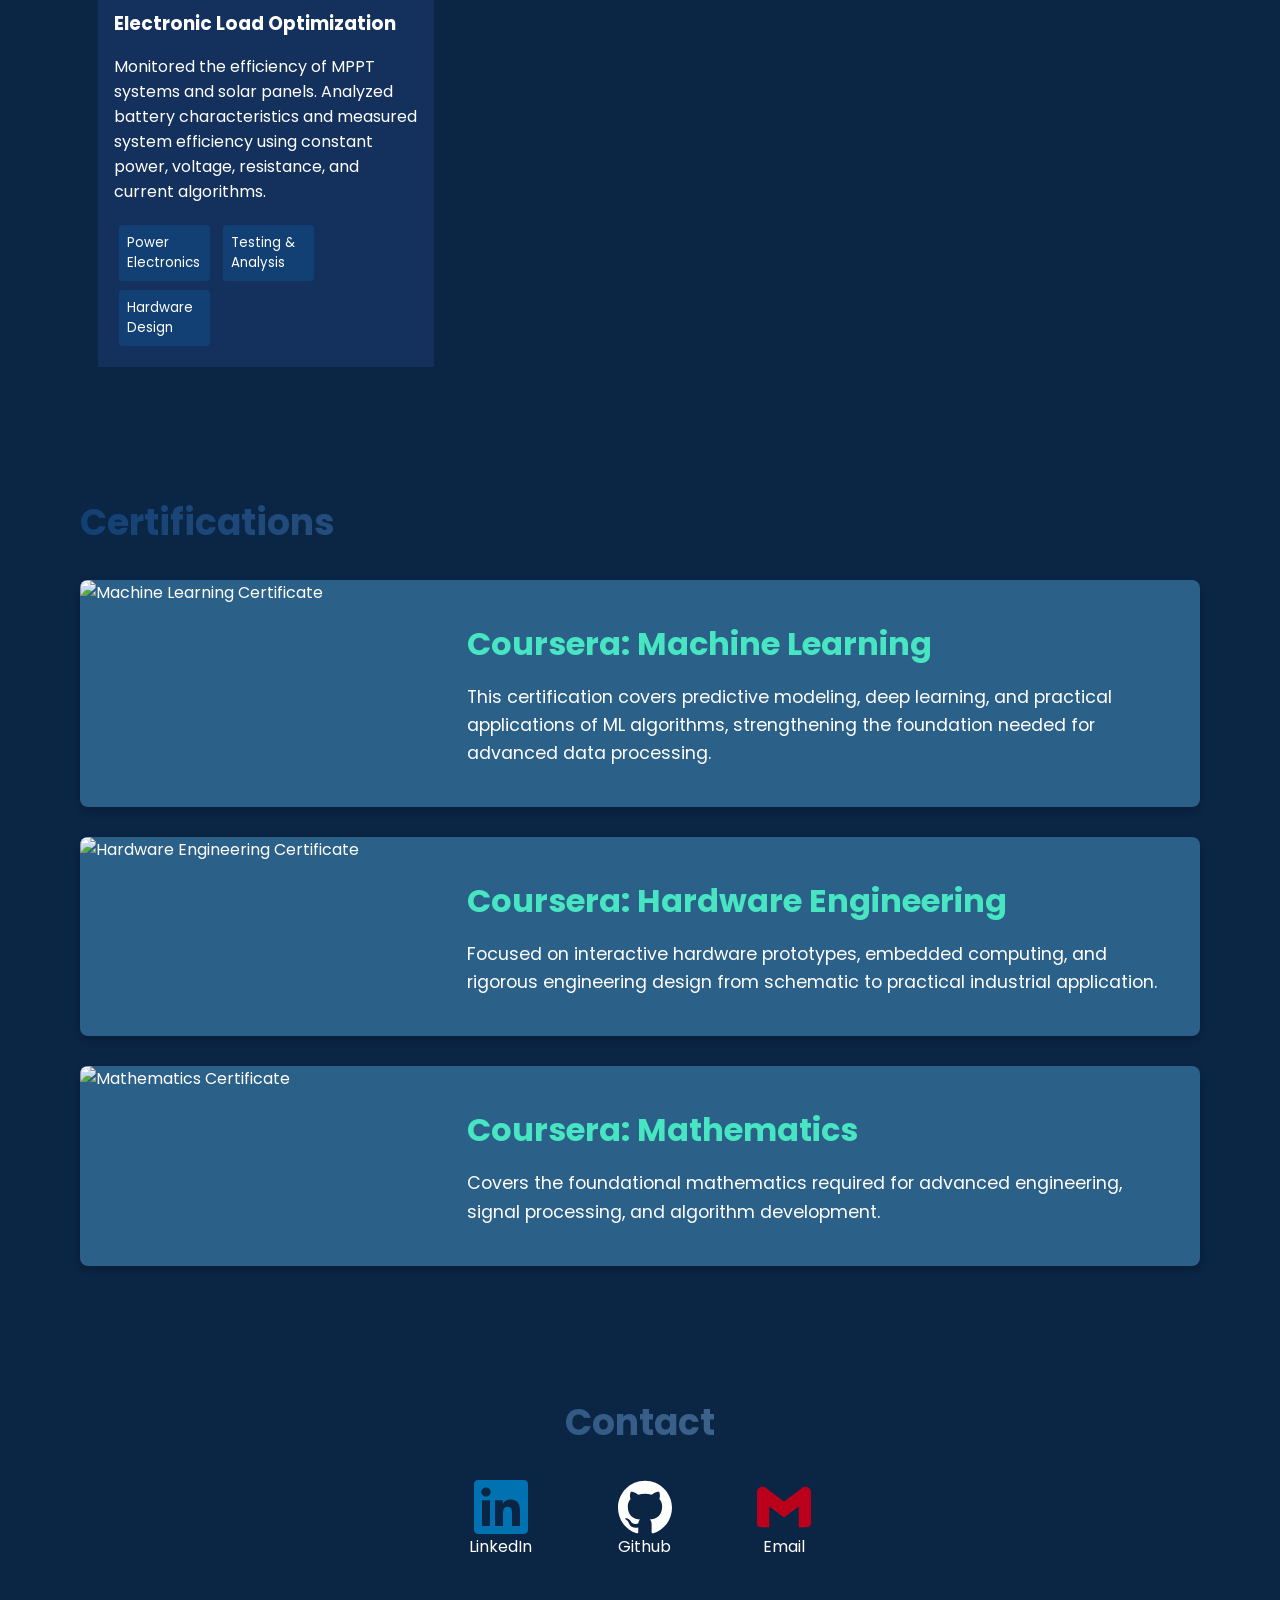
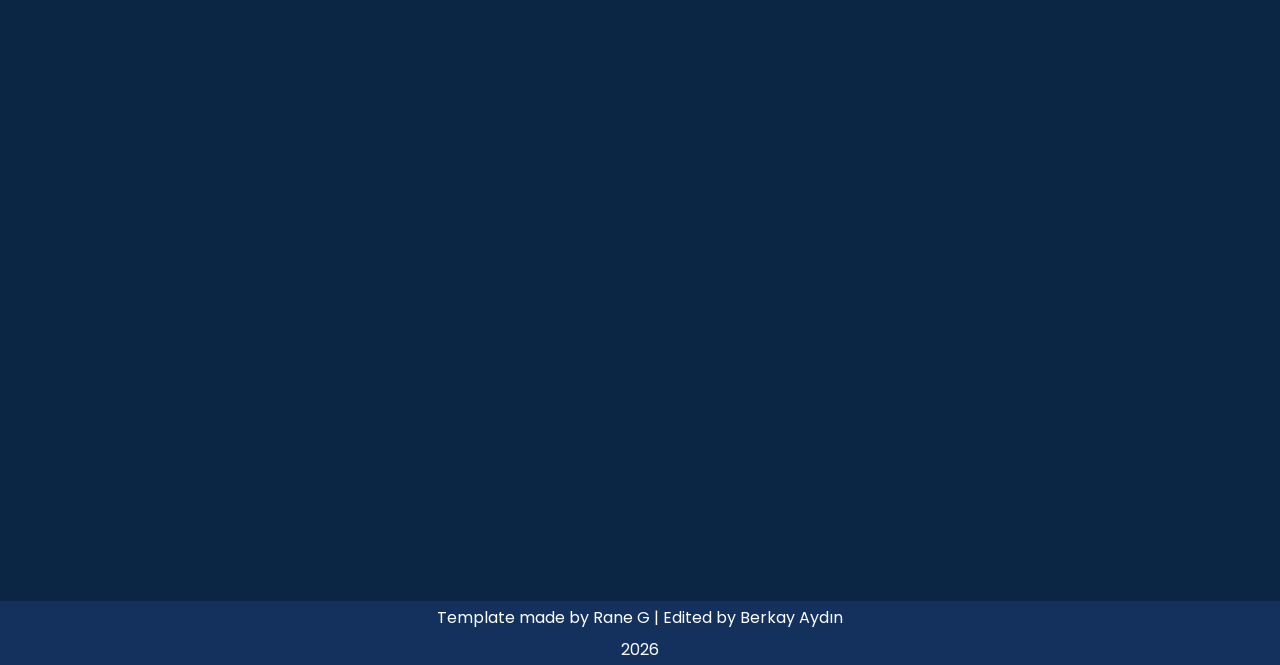
==== commit 97085c1c: "bms project configuration" ====
--- a/index.html
+++ b/index.html
@@ -10,10 +10,7 @@
     <meta property="og:title" content="Berkay Aydın - Portfolio"/>
     <meta property="og:description" content="Professional Portfolio of Berkay Aydın - Electrical and Electronics Engineer"/>
     <meta property="og:type" content="website" />
-    <meta
-        property="og:image"
-        content="https://i.postimg.cc/8zMCscDr/deepsea.png"
-    />
+    <meta property="og:image" content="https://i.postimg.cc/8zMCscDr/deepsea.png" />
     <meta property="og:image:type" content="image/png" />
     <meta property="og:image:width" content="1200" />
     <meta property="og:image:height" content="630" />
@@ -22,7 +19,9 @@
     <meta name="twitter:title" content="Berkay Aydın - Portfolio" />
     <meta name="twitter:description" content="Professional Portfolio of Berkay Aydın - Electrical and Electronics Engineer" />
     <link rel='apple-touch-icon' href='/logo.png'>
+    
     <link rel="stylesheet" href="index.css">
+    
     <link href="https://unpkg.com/aos@2.3.1/dist/aos.css" rel="stylesheet">
 </head>
 
@@ -38,21 +37,11 @@
 
             <div class="nav-links">
                 <ul>
-                    <li>
-                        <a class="nav-links-item" href="#">Home</a>
-                    </li>
-                    <li>
-                        <a class="nav-links-item" href="#about">Experience</a>
-                    </li>
-                    <li>
-                        <a class="nav-links-item" href="#portfolio">Projects</a>
-                    </li>
-                    <li>
-                        <a class="nav-links-item" href="#certifications">Certifications</a>
-                    </li>
-                    <li>
-                        <a class="nav-links-item" href="#contact">Contact</a>
-                    </li>
+                    <li><a class="nav-links-item" href="#">Home</a></li>
+                    <li><a class="nav-links-item" href="#about">Experience</a></li>
+                    <li><a class="nav-links-item" href="#portfolio">Projects</a></li>
+                    <li><a class="nav-links-item" href="#certifications">Certifications</a></li>
+                    <li><a class="nav-links-item" href="#contact">Contact</a></li>
                 </ul>
             </div>
 
@@ -68,8 +57,7 @@
                 <p class="greet-text">Hi there! I am</p>
                 <p class="text-gradient name-text">Berkay Aydın</p>
                 <p class="job-text">Electrical & Electronics Engineer</p>
-                <p class="intro-text">Aspiring engineer with a strong passion for technology and innovation. I have developed a diverse set of technical skills, particularly in embedded systems, PCB, and circuit design. My experiences have led me to work on cutting-edge projects such as solar car development, battery management systems, and automated robotics, turning complex technical challenges into efficient, reliable products.
-                </p>
+                <p class="intro-text">Aspiring engineer with a strong passion for technology and innovation. I have developed a diverse set of technical skills, particularly in embedded systems, PCB, and circuit design. My experiences have led me to work on cutting-edge projects such as solar car development, battery management systems, and automated robotics, turning complex technical challenges into efficient, reliable products.</p>
                 <a href="#contact" class="contact-button">Contact Me</a>
             </div>
             <div class="hero-image" data-aos="fade-up">
@@ -162,7 +150,7 @@
                 <ul>
                     <li data-aos="fade-up">
                         <h3 class="port-title-text">
-                            <a href="bms.html" target="_blank" rel="noopener noreferrer">Battery Management Systems</a>
+                            <a href="bms-project/bms.html" target="_blank" rel="noopener noreferrer">Battery Management Systems</a>
                         </h3>
                         <p class="port-title-description">Designed hardware and embedded software for BMS in solar cars. Monitored 12 battery cells for safe operation, preventing overcharge and thermal issues, while transmitting real-time data to the main controller via CAN-Bus.</p>
                         <ul>
@@ -210,31 +198,36 @@
         </section>
 
         <section id="certifications">
-            <h2 class="text-gradient" data-aos="fade-up">Certifications & Training</h2>
-            <div data-aos="fade-up" style="display: flex; flex-direction: column; gap: 2rem; margin-top: 2rem; text-align: left;">
+            <h2 class="text-gradient" data-aos="fade-up">Certifications</h2>
                 
-                <div>
-                    <div style="display: flex; justify-content: space-between; align-items: baseline; flex-wrap: wrap; gap: 10px;">
-                        <h3 style="margin: 0; font-size: 1.3rem; color: #e2e8f0;">Introduction to Automated Software Engineering</h3>
-                        <span style="font-size: 1rem; color: #a0aec0; font-weight: bold;">TTTech Auto</span>
-                    </div>
-                    <ul style="margin: 8px 0 0 0; padding-left: 1.5rem; font-size: 1rem; line-height: 1.6; color: #cbd5e0;">
-                        <li>V-Model life cycle for automotive software testing.</li>
-                        <li>Autosar automotive software introduction.</li>
-                        <li>Automotive hardware safety development.</li>
-                    </ul>
-                </div>
-
-                <div>
-                    <div style="display: flex; justify-content: space-between; align-items: baseline; flex-wrap: wrap; gap: 10px;">
-                        <h3 style="margin: 0; font-size: 1.3rem; color: #e2e8f0;">Mathematics, Machine Learning & Hardware Engineering</h3>
-                        <span style="font-size: 1rem; color: #a0aec0; font-weight: bold;">Coursera</span>
-                    </div>
-                    <ul style="margin: 8px 0 0 0; padding-left: 1.5rem; font-size: 1rem; line-height: 1.6; color: #cbd5e0;">
-                        <li>Completed comprehensive certificate programs focusing on advanced mathematical concepts, applied machine learning, and modern hardware engineering principles.</li>
-                    </ul>
-                </div>
-
+            <div class="cert-card" data-aos="fade-up">
+                <div class="cert-image">
+                    <img src="assets/coursera-ml.jpg" alt="Machine Learning Certificate">
+                </div>
+                <div class="cert-info">
+                    <h3>Coursera: Machine Learning</h3>
+                    <p>This certification covers predictive modeling, deep learning, and practical applications of ML algorithms, strengthening the foundation needed for advanced data processing.</p>
+                </div>
+            </div>
+        
+            <div class="cert-card" data-aos="fade-up">
+                <div class="cert-image">
+                    <img src="assets/coursera-hardware.jpg" alt="Hardware Engineering Certificate">
+                </div>
+                <div class="cert-info">
+                    <h3>Coursera: Hardware Engineering</h3>
+                    <p>Focused on interactive hardware prototypes, embedded computing, and rigorous engineering design from schematic to practical industrial application.</p>
+                </div>
+            </div>
+
+            <div class="cert-card" data-aos="fade-up">
+                <div class="cert-image">
+                    <img src="assets/coursera-math.jpg" alt="Mathematics Certificate">
+                </div>
+                <div class="cert-info">
+                    <h3>Coursera: Mathematics</h3>
+                    <p>Covers the foundational mathematics required for advanced engineering, signal processing, and algorithm development.</p>
+                </div>
             </div>
         </section>
 
@@ -275,9 +268,7 @@
             delay: 0
         });
     </script>
-
+    
+    <script src="index.js"></script>
 </body>
-
-<script src="index.js"></script>
-
 </html>
--- a/index.css
+++ b/index.css
@@ -543,3 +543,64 @@
 .scroll-header {
   background-color: #13315c;
 }
+
+
+/* The Side-by-Side Container */
+.cert-card {
+  display: flex;
+  flex-direction: row; /* Forces the image and text side-by-side */
+  background-color: #2b6088; /* Deep blue background from your image */
+  margin-bottom: 30px;
+  border-radius: 8px; /* Optional: softly rounded corners */
+  overflow: hidden; /* Keeps the image inside the borders */
+  box-shadow: 0 4px 8px rgba(0, 0, 0, 0.2);
+}
+
+/* Left Side: The Image */
+.cert-image {
+  flex: 1; /* Takes up a smaller portion of the width */
+  max-width: 350px; /* Adjust this to change how wide the image gets */
+}
+
+.cert-image img {
+  width: 100%;
+  height: 100%;
+  object-fit: cover; /* Prevents the image from stretching weirdly */
+  display: block;
+}
+
+/* Right Side: The Explanation */
+.cert-info {
+  flex: 2; /* Takes up the remaining larger portion of the width */
+  padding: 40px;
+  display: flex;
+  flex-direction: column;
+  justify-content: center; /* Vertically centers the text next to the image */
+  color: #ffffff;
+}
+
+.cert-info h3 {
+  color: #48e5c2; /* Bright cyan/green matching your image */
+  font-size: 2rem;
+  margin-top: 0;
+  margin-bottom: 15px;
+}
+
+.cert-info p {
+  font-size: 1.1rem;
+  line-height: 1.6;
+  margin: 0;
+}
+
+/* Mobile Responsiveness: Stacks the image on top of the text for small screens */
+@media (max-width: 768px) {
+  .cert-card {
+    flex-direction: column; /* Changes from side-by-side to stacked */
+  }
+  
+  .cert-image {
+    max-width: 100%;
+  }
+}
+
+
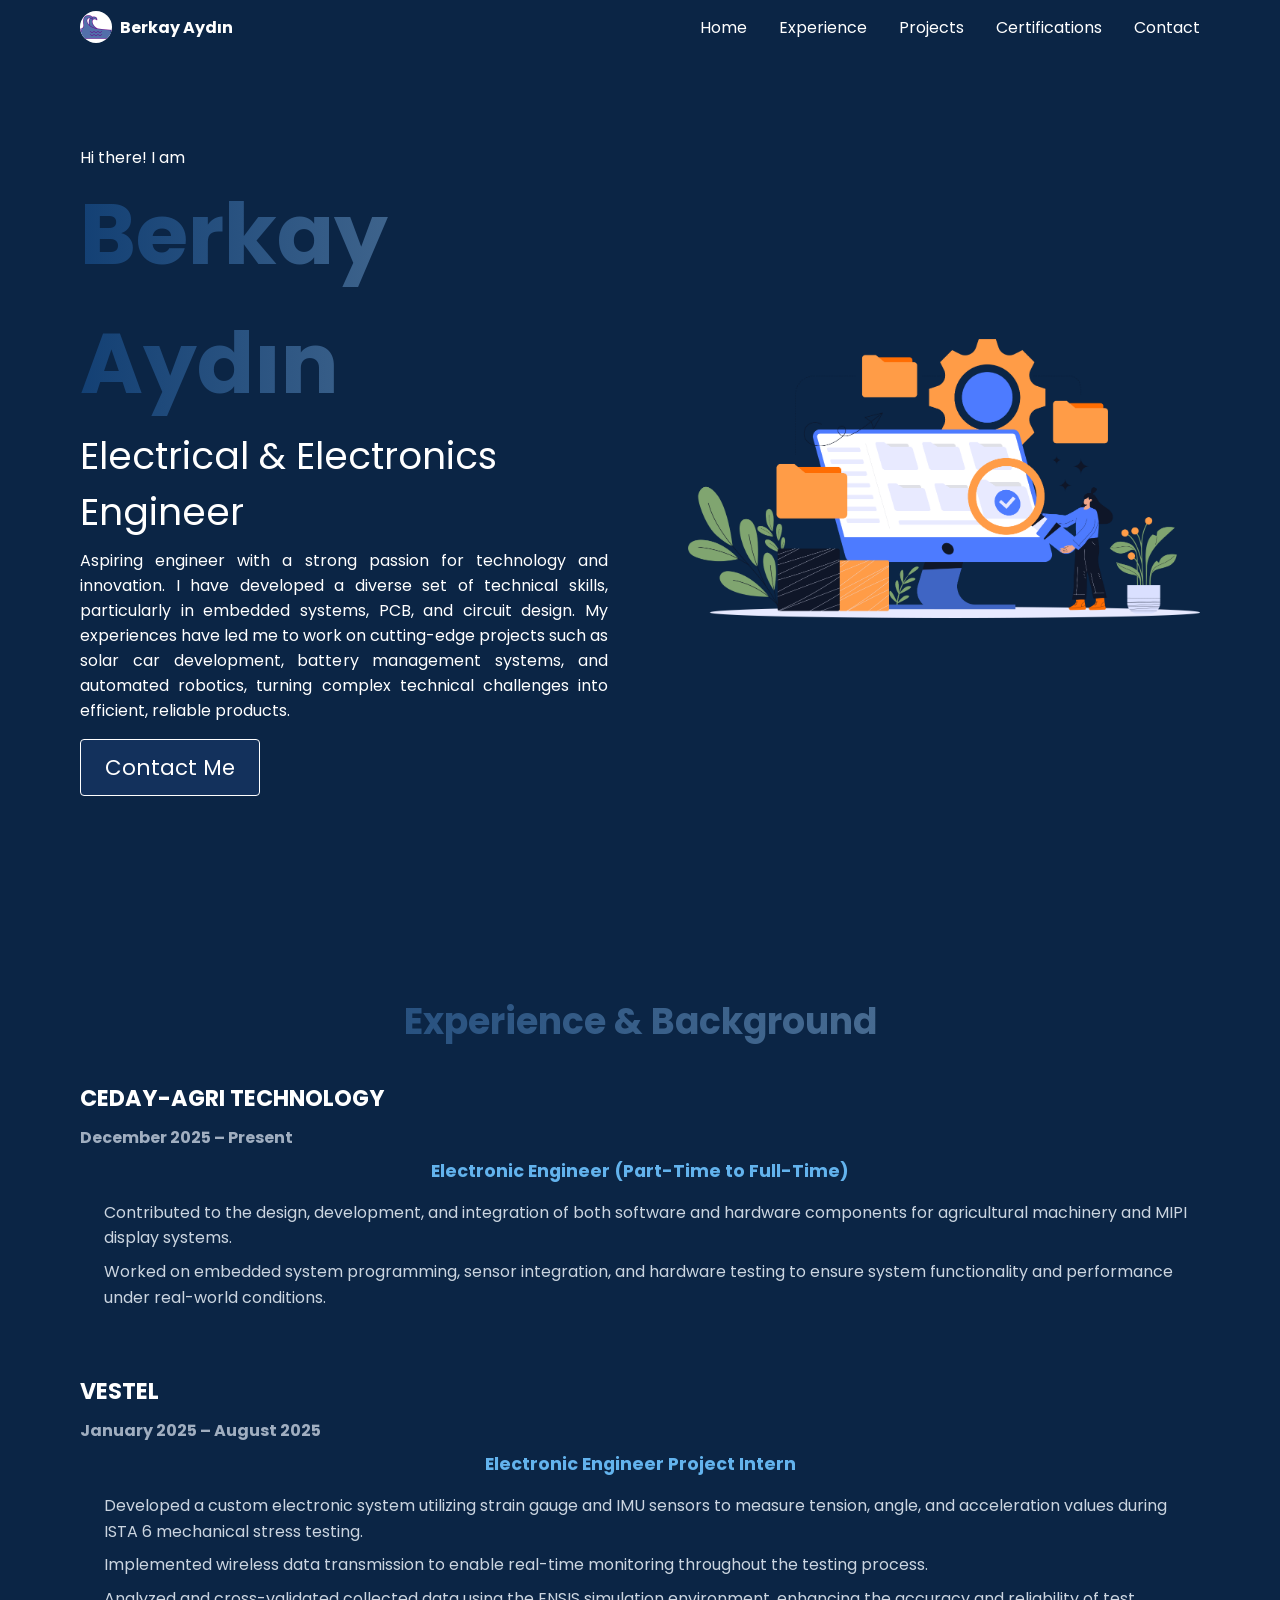
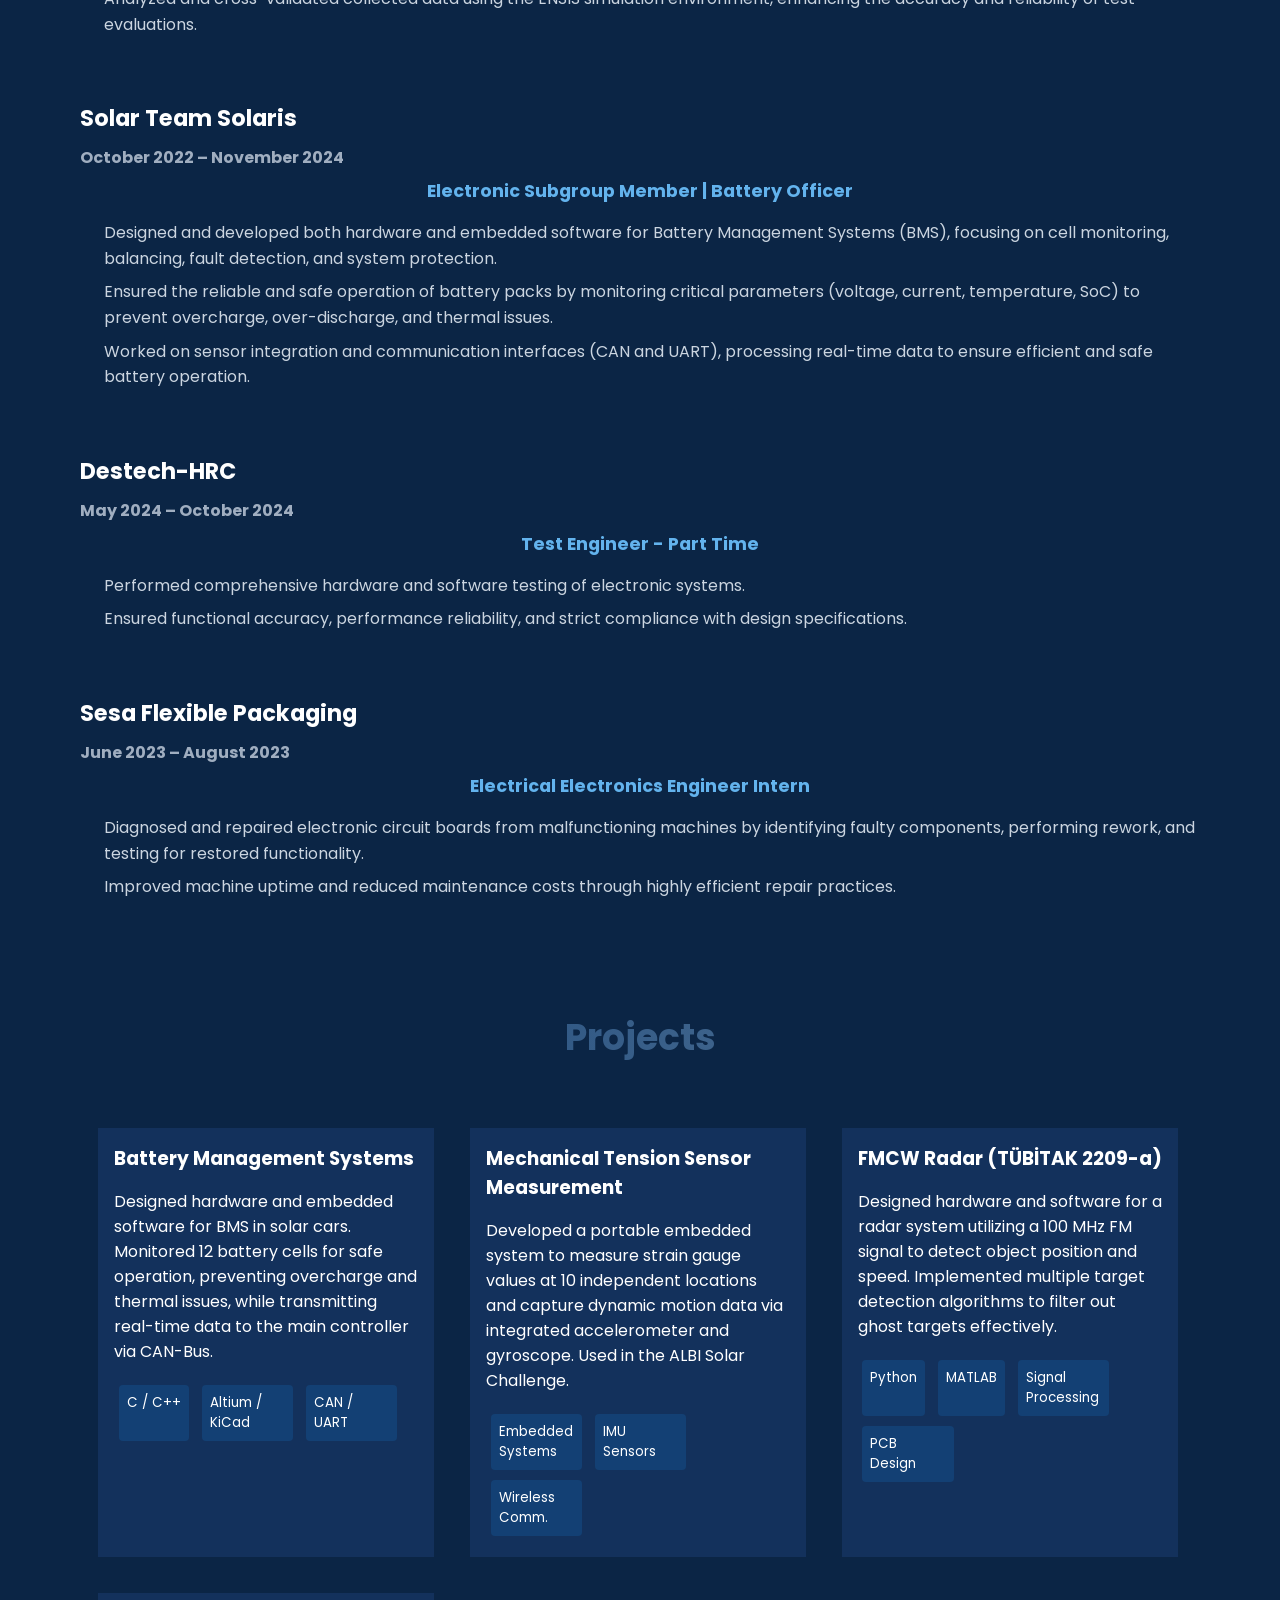
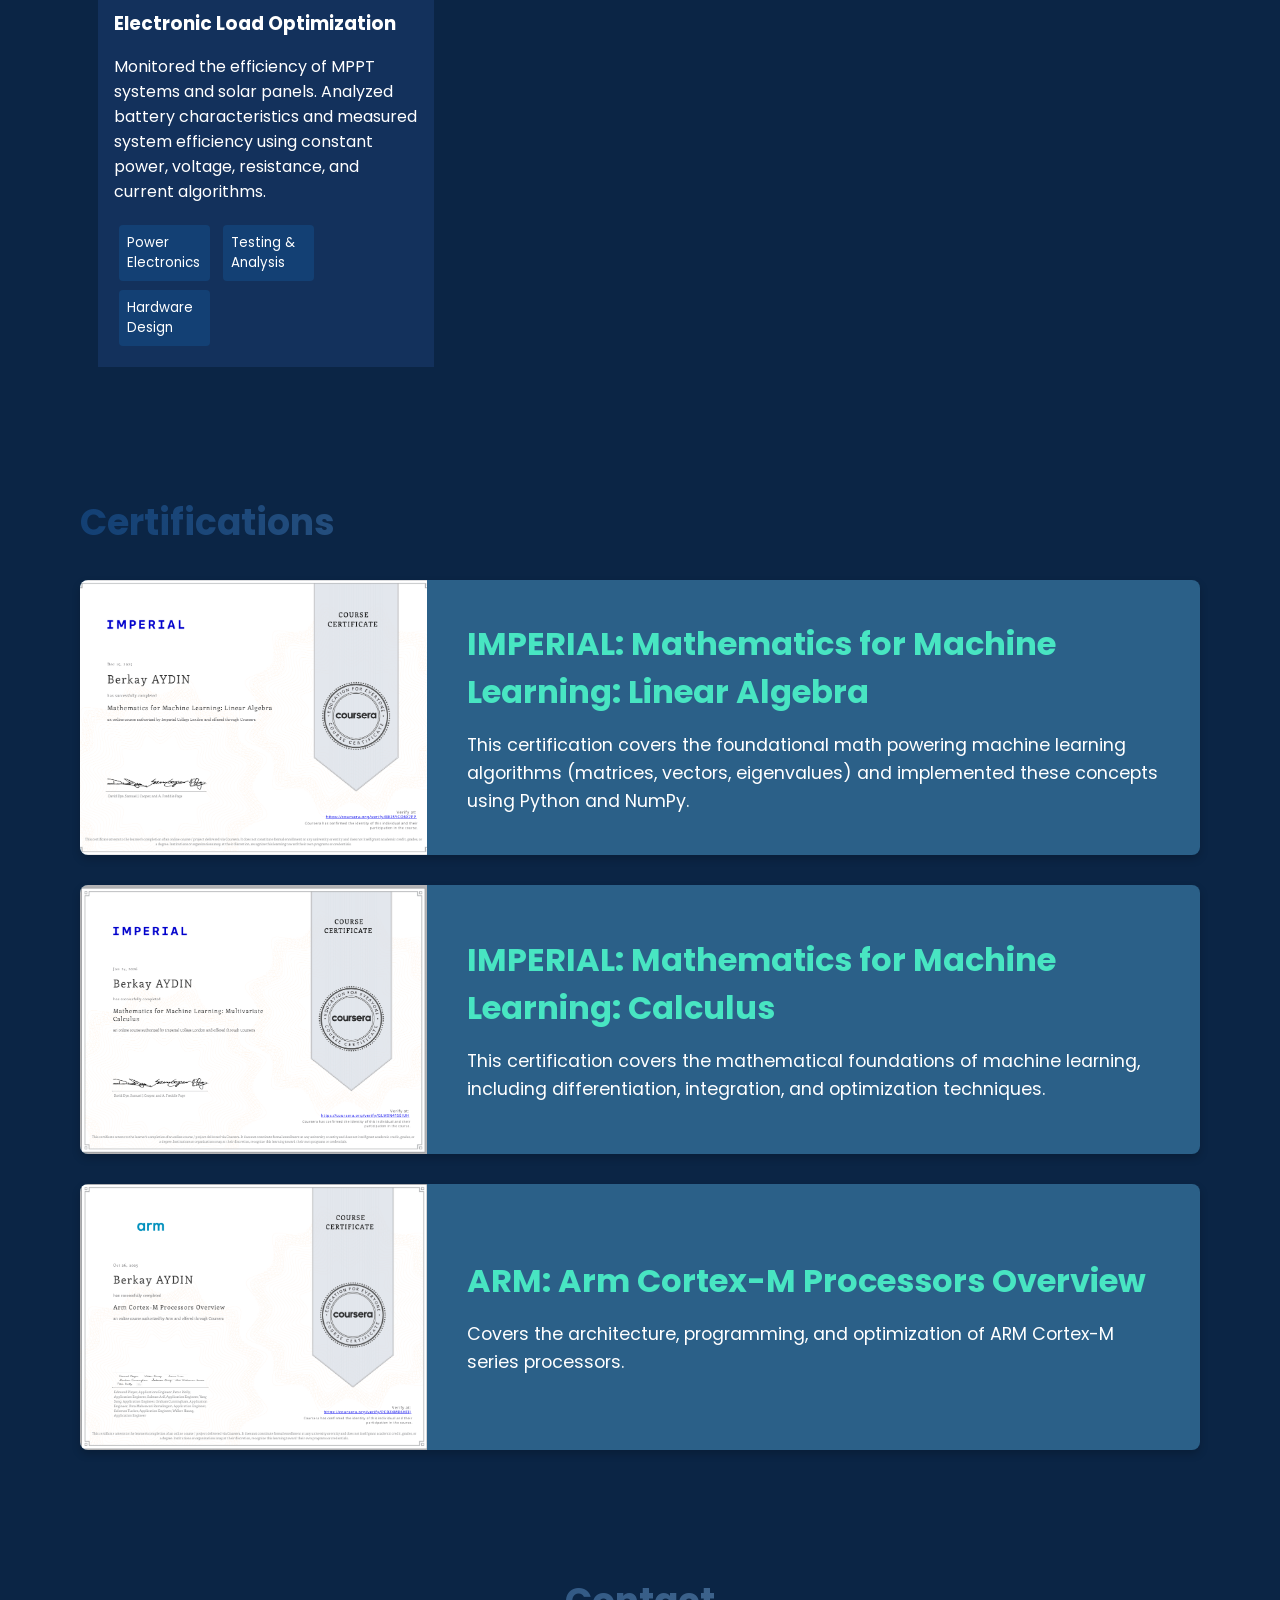
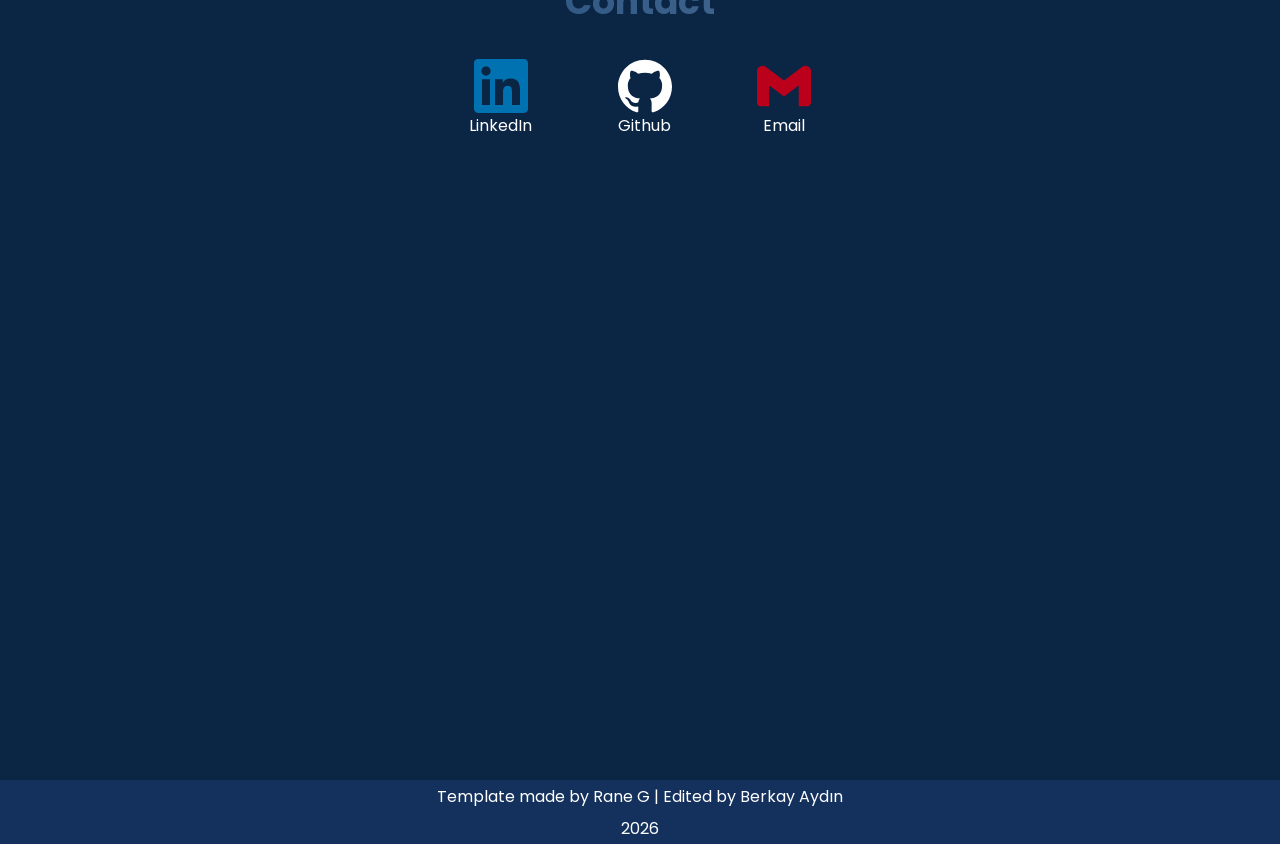
==== commit f0d1832d: "certification update" ====
--- a/index.html
+++ b/index.html
@@ -202,31 +202,31 @@
                 
             <div class="cert-card" data-aos="fade-up">
                 <div class="cert-image">
-                    <img src="assets/coursera-ml.jpg" alt="Machine Learning Certificate">
+                    <img src="assets/ImperialMathMLAlgebra.png" alt="Machine Learning Certificate">
                 </div>
                 <div class="cert-info">
-                    <h3>Coursera: Machine Learning</h3>
-                    <p>This certification covers predictive modeling, deep learning, and practical applications of ML algorithms, strengthening the foundation needed for advanced data processing.</p>
+                    <h3>IMPERIAL: Mathematics for Machine Learning: Linear Algebra</h3>
+                    <p>This certification covers the foundational math powering machine learning algorithms (matrices, vectors, eigenvalues) and implemented these concepts using Python and NumPy.</p>
                 </div>
             </div>
         
             <div class="cert-card" data-aos="fade-up">
                 <div class="cert-image">
-                    <img src="assets/coursera-hardware.jpg" alt="Hardware Engineering Certificate">
+                    <img src="assets/ImperialMathMLCalculus.png" alt="Hardware Engineering Certificate">
                 </div>
                 <div class="cert-info">
-                    <h3>Coursera: Hardware Engineering</h3>
-                    <p>Focused on interactive hardware prototypes, embedded computing, and rigorous engineering design from schematic to practical industrial application.</p>
+                    <h3>IMPERIAL: Mathematics for Machine Learning: Calculus</h3>
+                    <p>This certification covers the mathematical foundations of machine learning, including differentiation, integration, and optimization techniques.</p>
                 </div>
             </div>
 
             <div class="cert-card" data-aos="fade-up">
                 <div class="cert-image">
-                    <img src="assets/coursera-math.jpg" alt="Mathematics Certificate">
+                    <img src="assets/ARM-MprosesorOverview.png" alt="Mathematics Certificate">
                 </div>
                 <div class="cert-info">
-                    <h3>Coursera: Mathematics</h3>
-                    <p>Covers the foundational mathematics required for advanced engineering, signal processing, and algorithm development.</p>
+                    <h3>ARM: Arm Cortex-M Processors Overview</h3>
+                    <p>Covers the architecture, programming, and optimization of ARM Cortex-M series processors.</p>
                 </div>
             </div>
         </section>
@@ -260,6 +260,11 @@
         <p>Template made by Rane G | Edited by Berkay Aydın</p>
         <p>2026</p>
     </footer>
+
+    <div id="imageModal" class="modal">
+        <span class="close-modal">&times;</span>
+        <img class="modal-content" id="expandedImage" alt="Certification Preview">
+    </div>
     
     <script src="https://unpkg.com/aos@next/dist/aos.js"></script>
     <script>       
--- a/index.css
+++ b/index.css
@@ -592,6 +592,72 @@
   margin: 0;
 }
 
+/* Ensure the original images look clickable */
+.cert-image img {
+    cursor: pointer;
+    transition: 0.3s;
+}
+.cert-image img:hover {
+    opacity: 0.8; /* Slight dim on hover so they know it's clickable */
+}
+
+/* The Modal (background) */
+.modal {
+    display: none; /* Hidden by default */
+    position: fixed; /* Stay in place */
+    z-index: 9999; /* Sit on top of everything else */
+    left: 0;
+    top: 0;
+    width: 100%; /* Full width */
+    height: 100%; /* Full height */
+    overflow: auto; /* Enable scroll if needed */
+    background-color: rgba(0, 0, 0, 0.85); /* Black with 85% opacity */
+}
+
+/* Modal Content (The Image) */
+.modal-content {
+    margin: auto;
+    display: block;
+    width: 80%; /* Takes up 80% of the screen */
+    max-width: 900px; /* But won't get ridiculously huge on 4k monitors */
+    position: absolute;
+    top: 50%;
+    left: 50%;
+    transform: translate(-50%, -50%); /* Perfectly centers the image */
+    box-shadow: 0px 4px 15px rgba(0,0,0,0.5);
+    border-radius: 8px;
+}
+
+/* The Close Button */
+.close-modal {
+    position: absolute;
+    top: 20px;
+    right: 35px;
+    color: #f1f1f1;
+    font-size: 40px;
+    font-weight: bold;
+    cursor: pointer;
+    z-index: 10000;
+}
+
+.close-modal:hover,
+.close-modal:focus {
+    color: #bbb;
+    text-decoration: none;
+    cursor: pointer;
+}
+
+/* Add a smooth zoom-in animation when opening */
+.modal-content {
+    animation-name: zoom;
+    animation-duration: 0.4s;
+}
+
+@keyframes zoom {
+    from {transform: translate(-50%, -50%) scale(0.1)} 
+    to {transform: translate(-50%, -50%) scale(1)}
+}
+
 /* Mobile Responsiveness: Stacks the image on top of the text for small screens */
 @media (max-width: 768px) {
   .cert-card {
@@ -602,5 +668,8 @@
     max-width: 100%;
   }
 }
-
-
+/* This is the missing piece that forces the modal to appear */
+.modal.show {
+    display: block;
+}
+
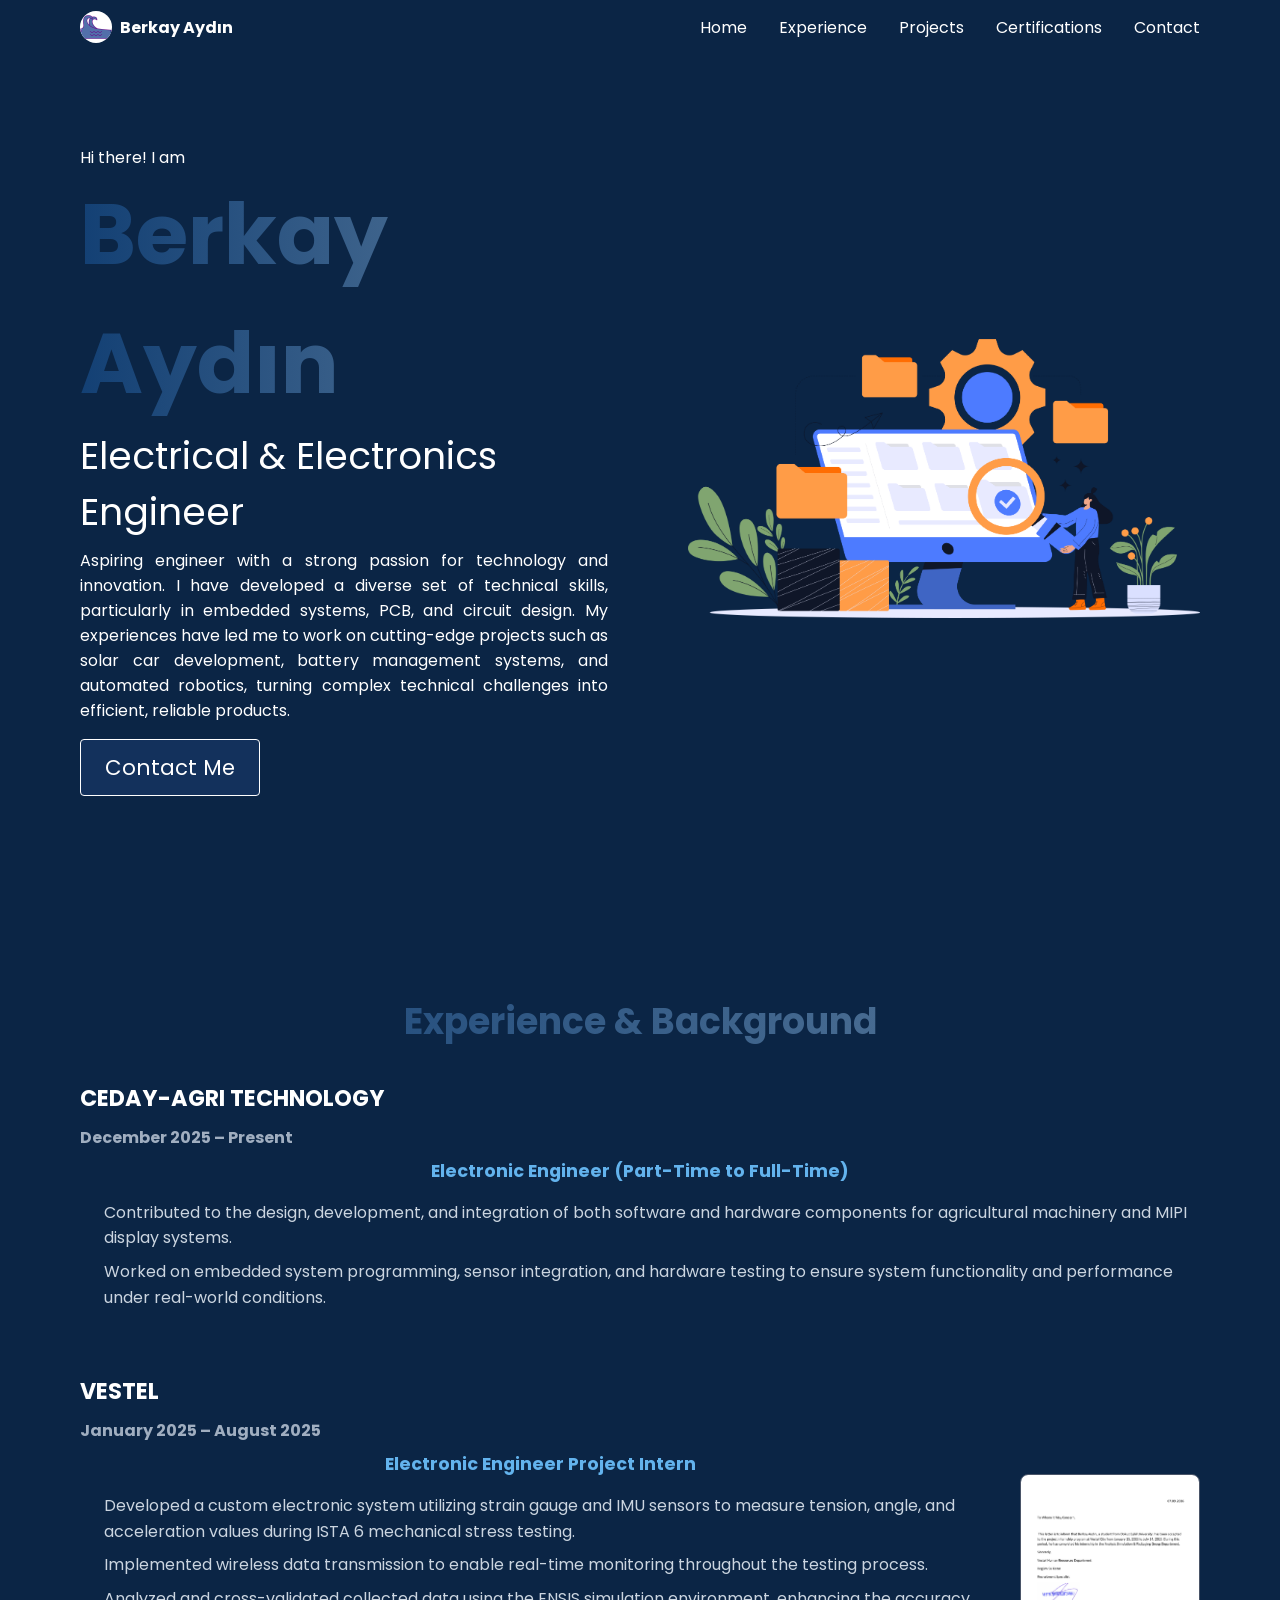
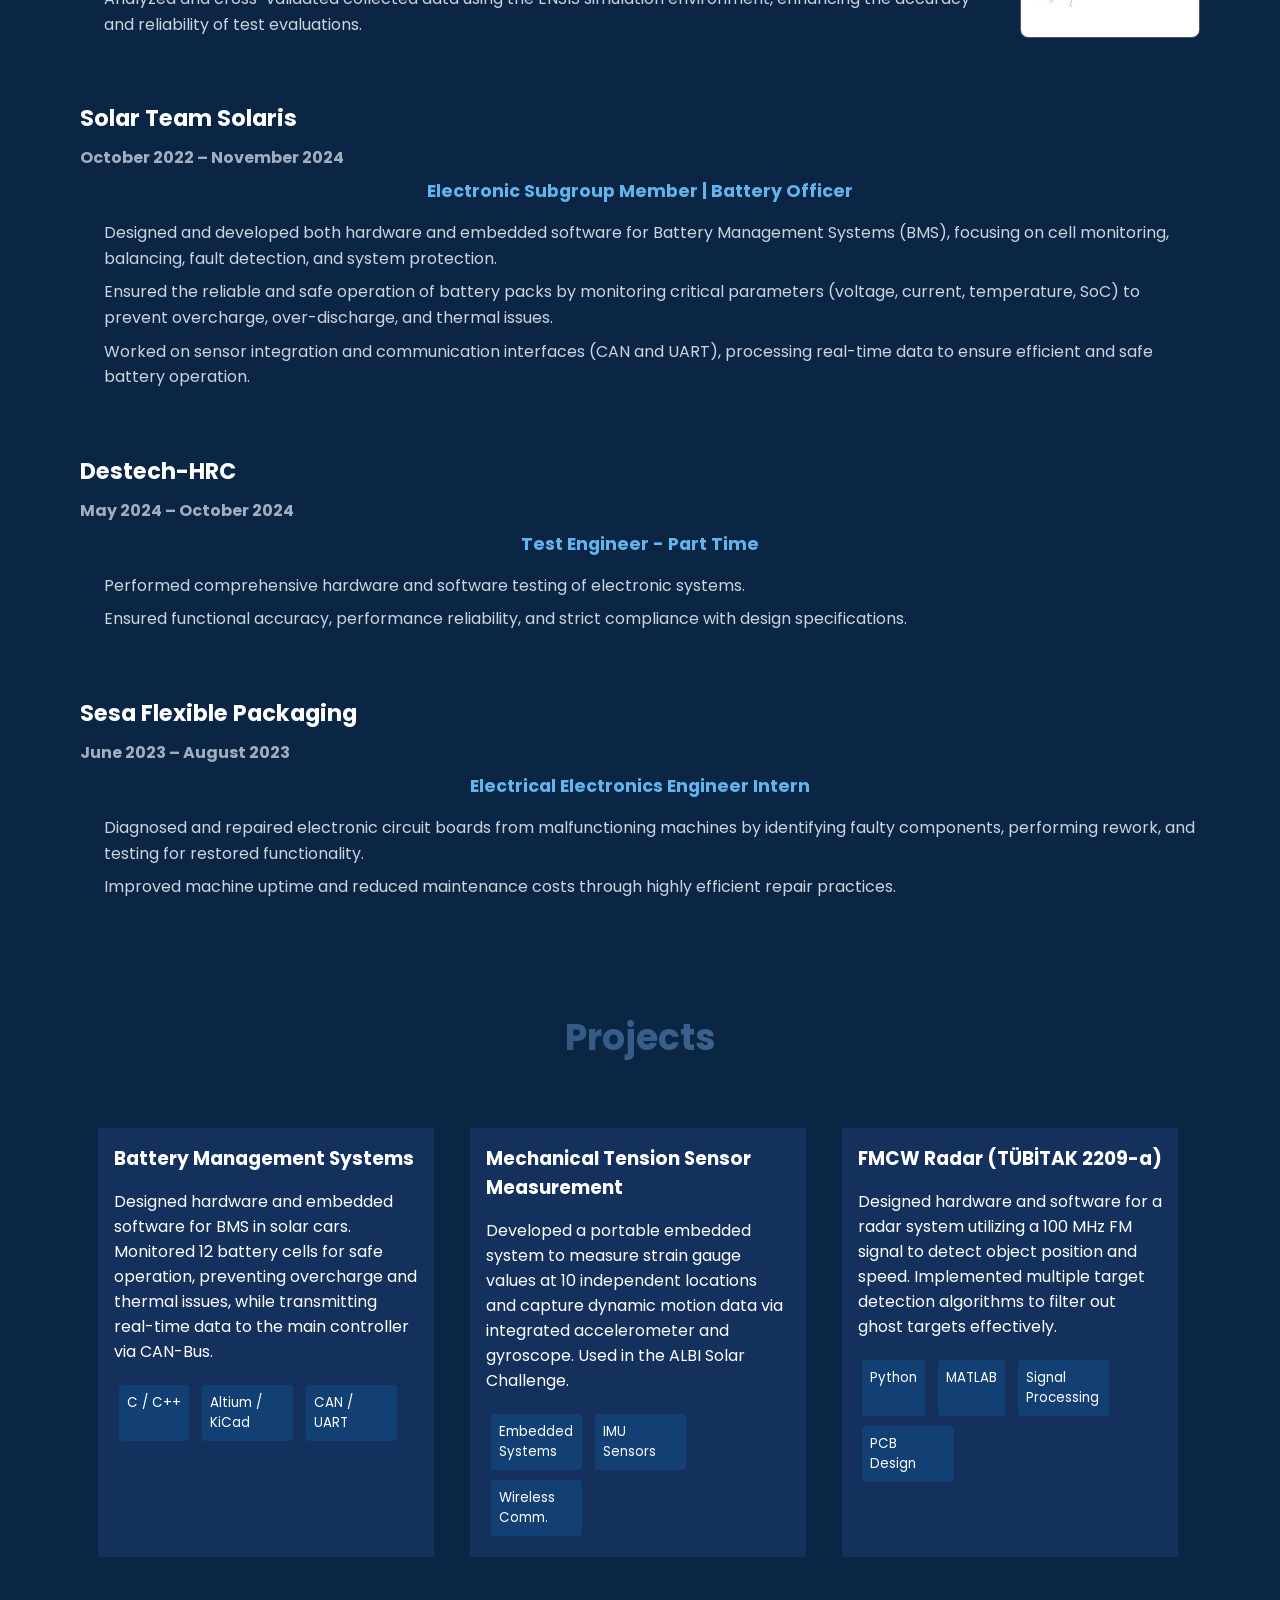
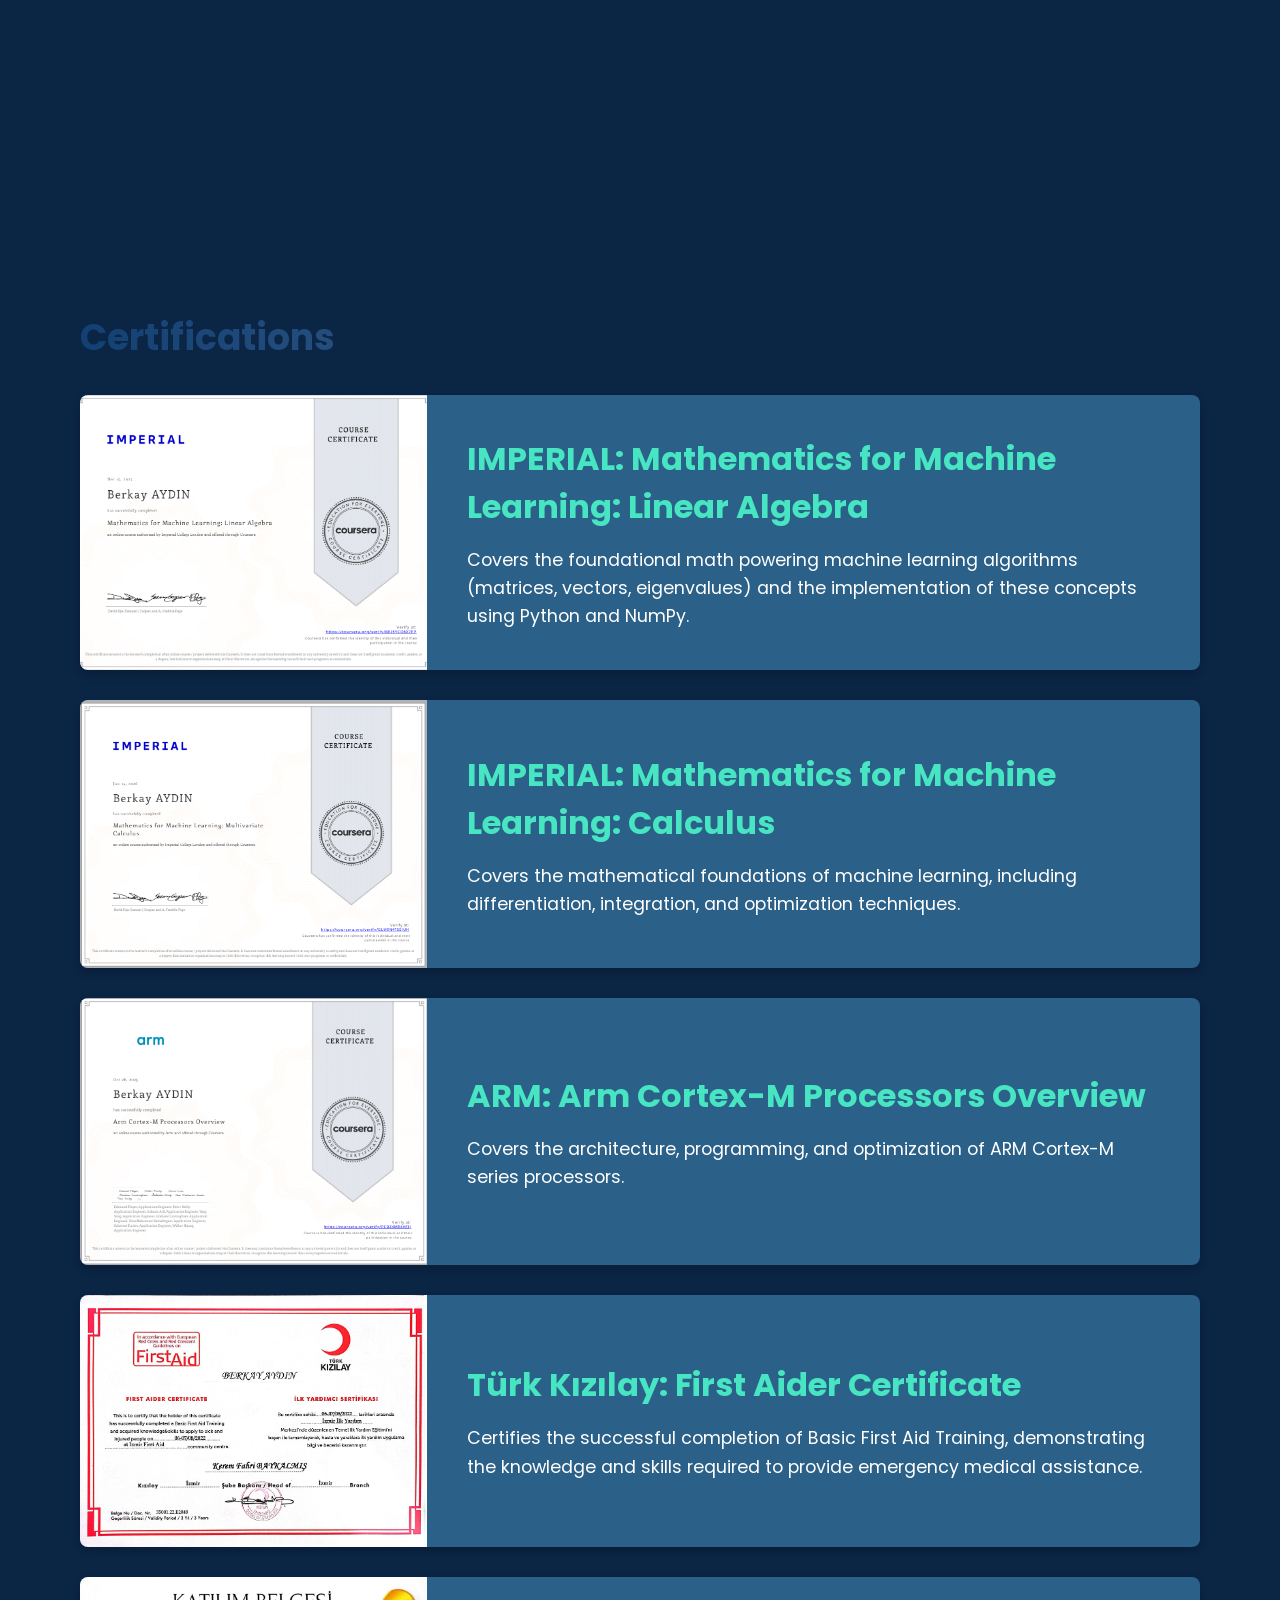
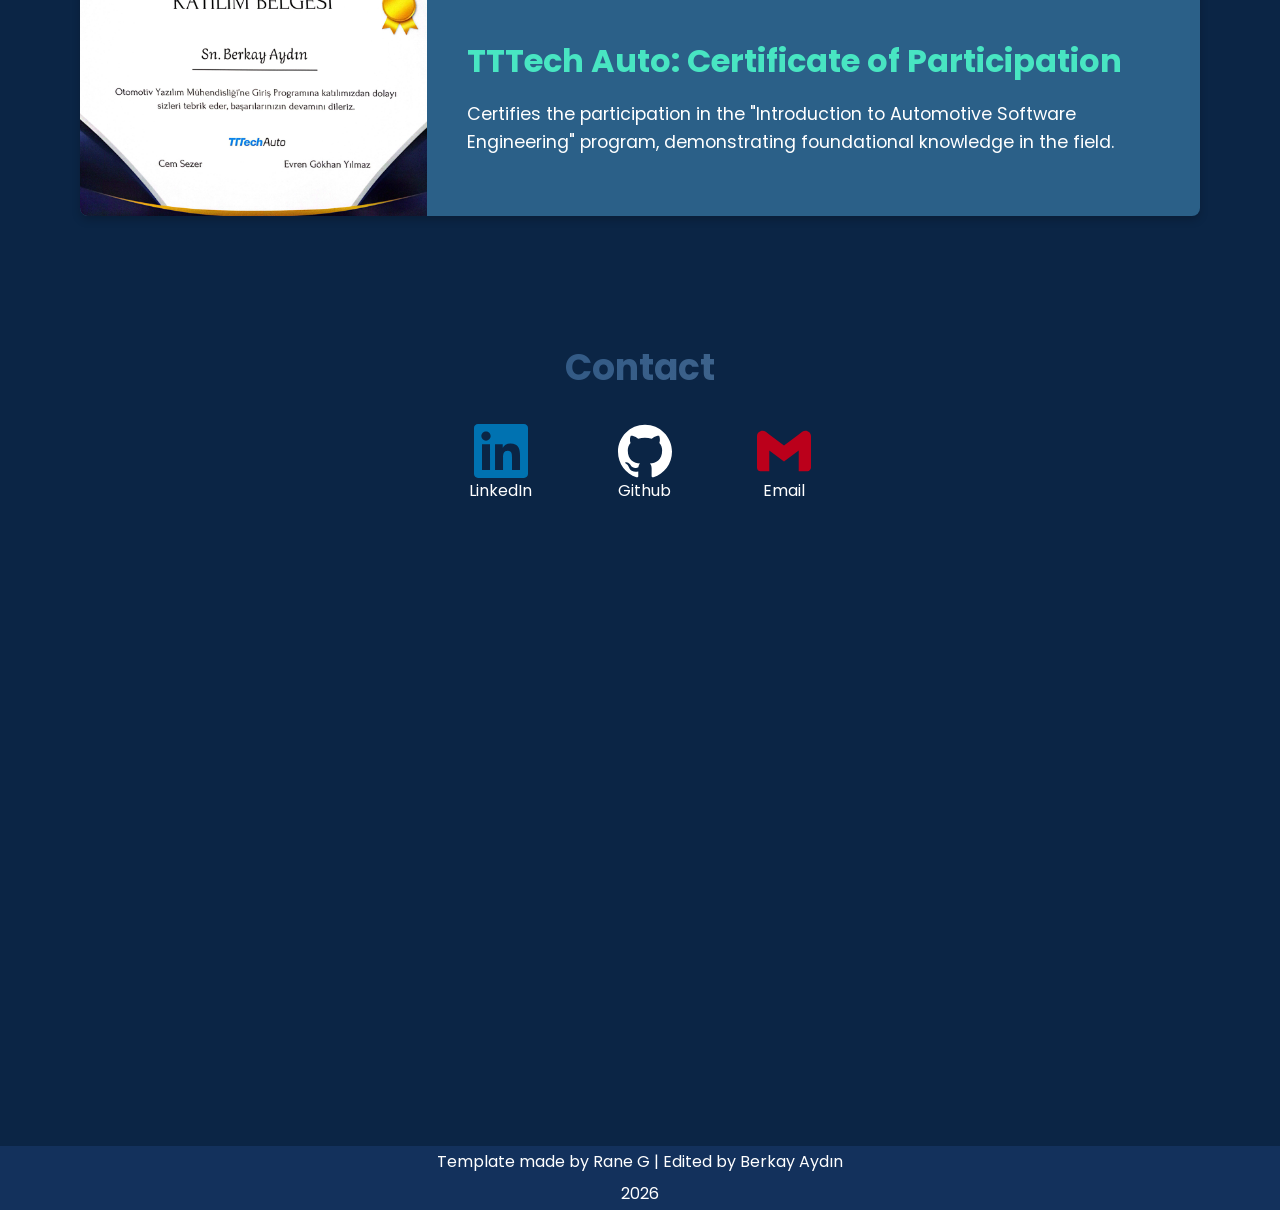
==== commit 4cc72779: "confiigure the all the projects" ====
--- a/index.html
+++ b/index.html
@@ -83,19 +83,35 @@
                     </ul>
                 </div>
 
-                <div>
-                    <div style="display: flex; justify-content: space-between; align-items: baseline; flex-wrap: wrap; gap: 10px;">
-                        <h3 style="margin: 0; font-size: 1.4rem;">
-                            <a href="https://www.vestel.com.tr" target="_blank" rel="noopener noreferrer" style="color: inherit; text-decoration: none;">VESTEL</a>
-                        </h3>
-                        <span style="font-size: 1rem; color: #a0aec0; font-weight: bold;">January 2025 – August 2025</span>
-                    </div>
-                    <p style="margin: 8px 0 16px 0; font-weight: bold; color: #63b3ed; font-size: 1.1rem;">Electronic Engineer Project Intern</p>
-                    <ul style="margin: 0; padding-left: 1.5rem; font-size: 1rem; line-height: 1.6; color: #cbd5e0;">
-                        <li style="margin-bottom: 8px;">Developed a custom electronic system utilizing strain gauge and IMU sensors to measure tension, angle, and acceleration values during ISTA 6 mechanical stress testing.</li>
-                        <li style="margin-bottom: 8px;">Implemented wireless data transmission to enable real-time monitoring throughout the testing process.</li>
-                        <li>Analyzed and cross-validated collected data using the ENSIS simulation environment, enhancing the accuracy and reliability of test evaluations.</li>
-                    </ul>
+                <div style="display: grid; grid-template-columns: 1fr 180px; gap: 20px; align-items: start;">
+    
+                    <!-- Sol Taraf: Yazılar -->
+                    <div>
+                        <div style="display: flex; justify-content: space-between; align-items: baseline; flex-wrap: wrap; gap: 10px;">
+                            <h3 style="margin: 0; font-size: 1.4rem;">
+                                <a href="https://www.vestel.com.tr" target="_blank" rel="noopener noreferrer" style="color: inherit; text-decoration: none;">VESTEL</a>
+                            </h3>
+                            <span style="font-size: 1rem; color: #a0aec0; font-weight: bold;">January 2025 – August 2025</span>
+                        </div>
+                        <p style="margin: 8px 0 16px 0; font-weight: bold; color: #63b3ed; font-size: 1.1rem;">Electronic Engineer Project Intern</p>
+                        <ul style="margin: 0; padding-left: 1.5rem; font-size: 1rem; line-height: 1.6; color: #cbd5e0;">
+                            <li style="margin-bottom: 8px;">Developed a custom electronic system utilizing strain gauge and IMU sensors to measure tension, angle, and acceleration values during ISTA 6 mechanical stress testing.</li>
+                            <li style="margin-bottom: 8px;">Implemented wireless data transmission to enable real-time monitoring throughout the testing process.</li>
+                            <li>Analyzed and cross-validated collected data using the ENSIS simulation environment, enhancing the accuracy and reliability of test evaluations.</li>
+                        </ul>
+                    </div>
+
+                    <!-- Sağ Taraf: Küçük Resim (margin-top ile aşağı kaydırıldı) -->
+                    <div style="margin-top: 100px;">
+                        <img src="vestel.png" alt="Vestel Proje Görseli" style="width: 100%; height: auto; border-radius: 8px; cursor: zoom-in; border: 1px solid #4a5568; display: block;" onclick="document.getElementById('vestelModal').style.display='flex'">
+                    </div>
+
+                    <!-- Tıklayınca Açılacak Tam Ekran Pencere (Modal) -->
+                    <div id="vestelModal" style="display: none; position: fixed; top: 0; left: 0; width: 100vw; height: 100vh; background: rgba(0,0,0,0.85); z-index: 9999; justify-content: center; align-items: center; cursor: zoom-out;" onclick="this.style.display='none'">
+                        <img src="vestel.png" alt="Vestel Proje Görseli Büyük" style="max-width: 90%; max-height: 90%; object-fit: contain; border-radius: 8px; box-shadow: 0 10px 25px rgba(0,0,0,0.5);">
+                        <!-- Kapatma Çarpısı -->
+                        <span style="position: absolute; top: 20px; right: 30px; color: white; font-size: 40px; font-weight: bold; cursor: pointer;">&times;</span>
+                    </div>
                 </div>
 
                 <div>
@@ -172,7 +188,7 @@
                     </li>
                     <li data-aos="fade-up">
                         <h3 class="port-title-text">
-                            <a href="fmcw_radar.html" target="_blank" rel="noopener noreferrer">FMCW Radar (TÜBİTAK 2209-a)</a>
+                            <a href="fmcw_radar/fmcw_radar.html" target="_blank" rel="noopener noreferrer">FMCW Radar (TÜBİTAK 2209-a)</a>
                         </h3>
                         <p class="port-title-description">Designed hardware and software for a radar system utilizing a 100 MHz FM signal to detect object position and speed. Implemented multiple target detection algorithms to filter out ghost targets effectively.</p>
                         <ul>
@@ -182,17 +198,7 @@
                             <li>PCB Design</li>
                         </ul>
                     </li>
-                    <li data-aos="fade-up">
-                        <h3 class="port-title-text">
-                            <a href="electronic_load.html" target="_blank" rel="noopener noreferrer">Electronic Load Optimization</a>
-                        </h3>
-                        <p class="port-title-description">Monitored the efficiency of MPPT systems and solar panels. Analyzed battery characteristics and measured system efficiency using constant power, voltage, resistance, and current algorithms.</p>
-                        <ul>
-                            <li>Power Electronics</li>
-                            <li>Testing & Analysis</li>
-                            <li>Hardware Design</li>
-                        </ul>
-                    </li>
+                    
                 </ul>
             </div>
         </section>
@@ -202,33 +208,55 @@
                 
             <div class="cert-card" data-aos="fade-up">
                 <div class="cert-image">
-                    <img src="assets/ImperialMathMLAlgebra.png" alt="Machine Learning Certificate">
+                    <img src="assets/ImperialMathMLAlgebra.png" alt="Imperial Mathematics for Machine Learning: Linear Algebra Certificate">
                 </div>
                 <div class="cert-info">
                     <h3>IMPERIAL: Mathematics for Machine Learning: Linear Algebra</h3>
-                    <p>This certification covers the foundational math powering machine learning algorithms (matrices, vectors, eigenvalues) and implemented these concepts using Python and NumPy.</p>
+                    <p>Covers the foundational math powering machine learning algorithms (matrices, vectors, eigenvalues) and the implementation of these concepts using Python and NumPy.</p>
                 </div>
             </div>
         
             <div class="cert-card" data-aos="fade-up">
                 <div class="cert-image">
-                    <img src="assets/ImperialMathMLCalculus.png" alt="Hardware Engineering Certificate">
+                    <img src="assets/ImperialMathMLCalculus.png" alt="Imperial Mathematics for Machine Learning: Calculus Certificate">
                 </div>
                 <div class="cert-info">
                     <h3>IMPERIAL: Mathematics for Machine Learning: Calculus</h3>
-                    <p>This certification covers the mathematical foundations of machine learning, including differentiation, integration, and optimization techniques.</p>
-                </div>
-            </div>
-
-            <div class="cert-card" data-aos="fade-up">
-                <div class="cert-image">
-                    <img src="assets/ARM-MprosesorOverview.png" alt="Mathematics Certificate">
+                    <p>Covers the mathematical foundations of machine learning, including differentiation, integration, and optimization techniques.</p>
+                </div>
+            </div>
+
+            <div class="cert-card" data-aos="fade-up">
+                <div class="cert-image">
+                    <img src="assets/ARM-MprosesorOverview.png" alt="ARM Cortex-M Processors Overview Certificate">
                 </div>
                 <div class="cert-info">
                     <h3>ARM: Arm Cortex-M Processors Overview</h3>
                     <p>Covers the architecture, programming, and optimization of ARM Cortex-M series processors.</p>
                 </div>
             </div>
+
+            <div class="cert-card" data-aos="fade-up">
+                <div class="cert-image">
+                    <img src="assets/first_aid.png" alt="Turkish Red Crescent First Aider Certificate">
+                </div>
+                <div class="cert-info">
+                    <h3>Türk Kızılay: First Aider Certificate</h3>
+                    <p>Certifies the successful completion of Basic First Aid Training, demonstrating the knowledge and skills required to provide emergency medical assistance.</p>
+                </div>
+            </div>
+
+            <div class="cert-card" data-aos="fade-up">
+                <div class="cert-image">
+                    <img src="assets/ttechAuto.png" alt="TTTech Auto Certificate of Participation">
+                </div>
+                <div class="cert-info">
+                    <h3>TTTech Auto: Certificate of Participation</h3>
+                    <p>Certifies the participation in the "Introduction to Automotive Software Engineering" program, demonstrating foundational knowledge in the field.</p>
+                </div>
+            </div>
+
+            
         </section>
 
         <section id="contact">
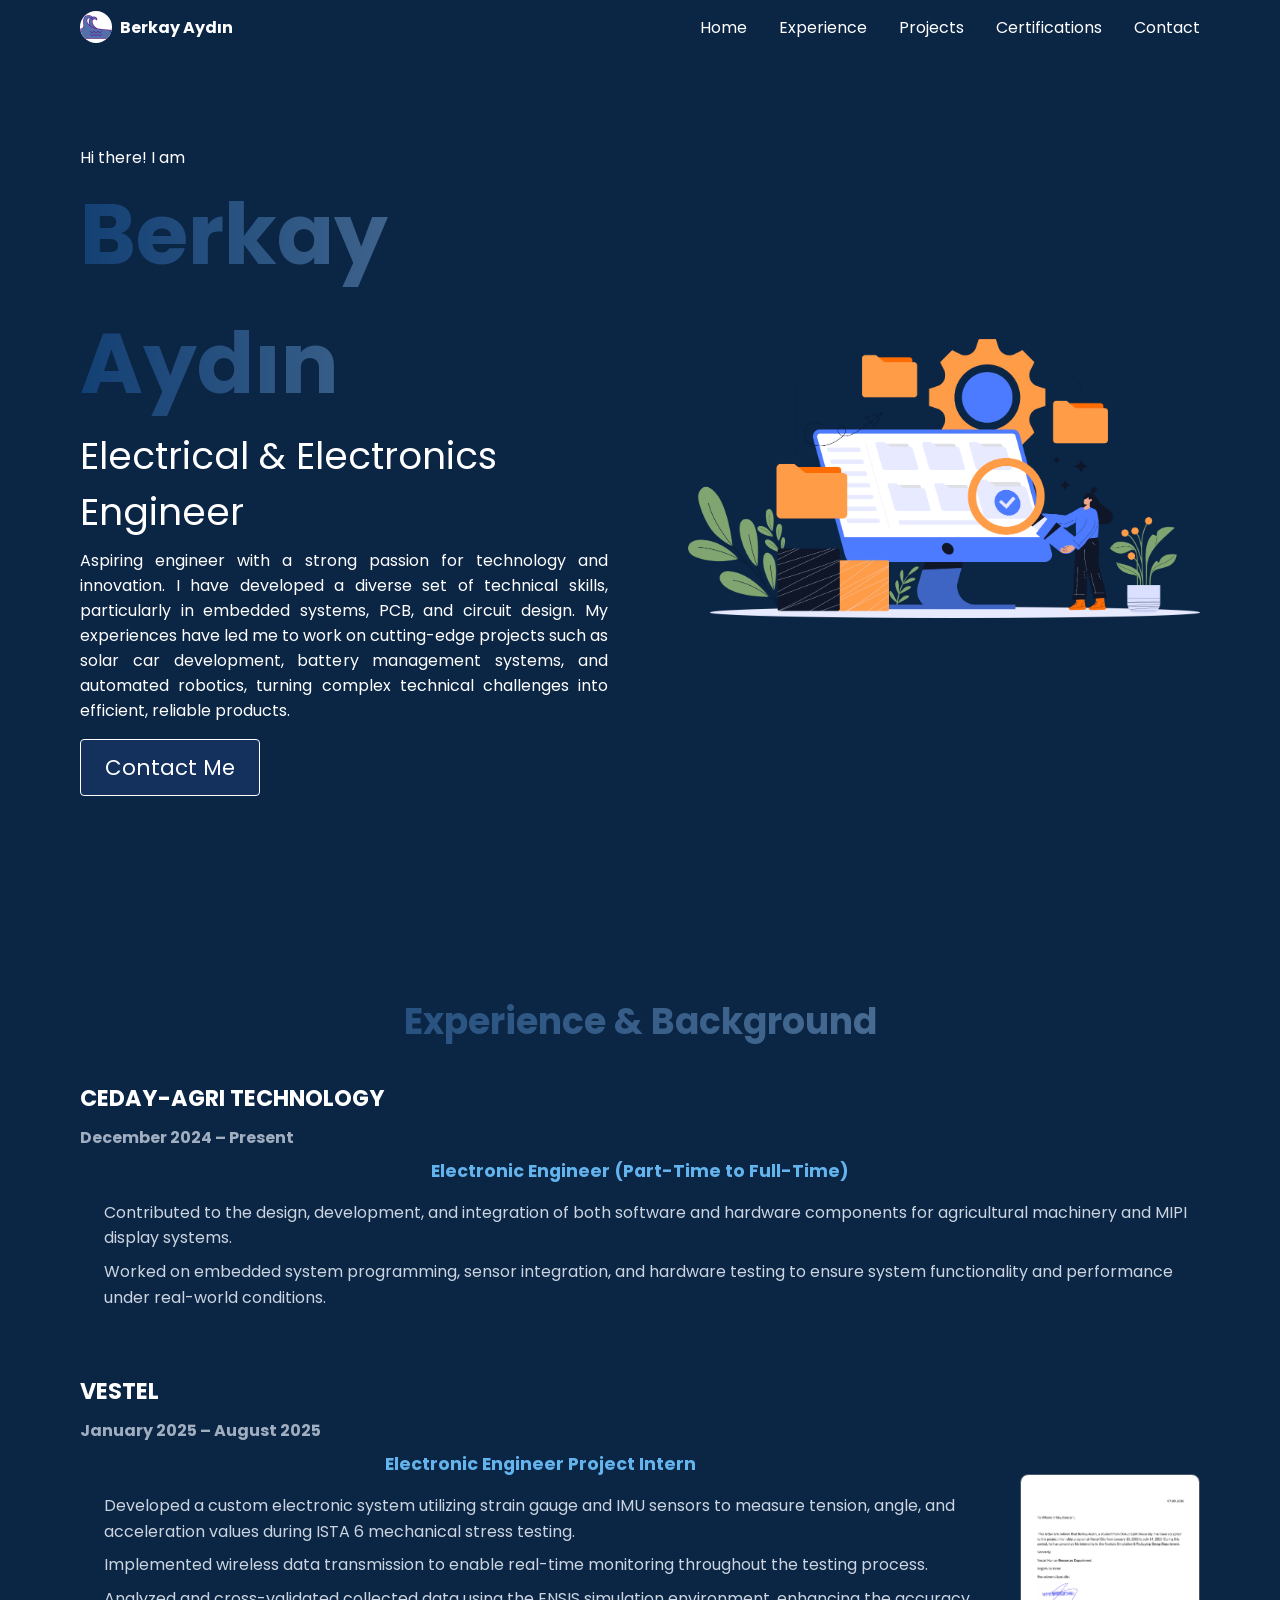
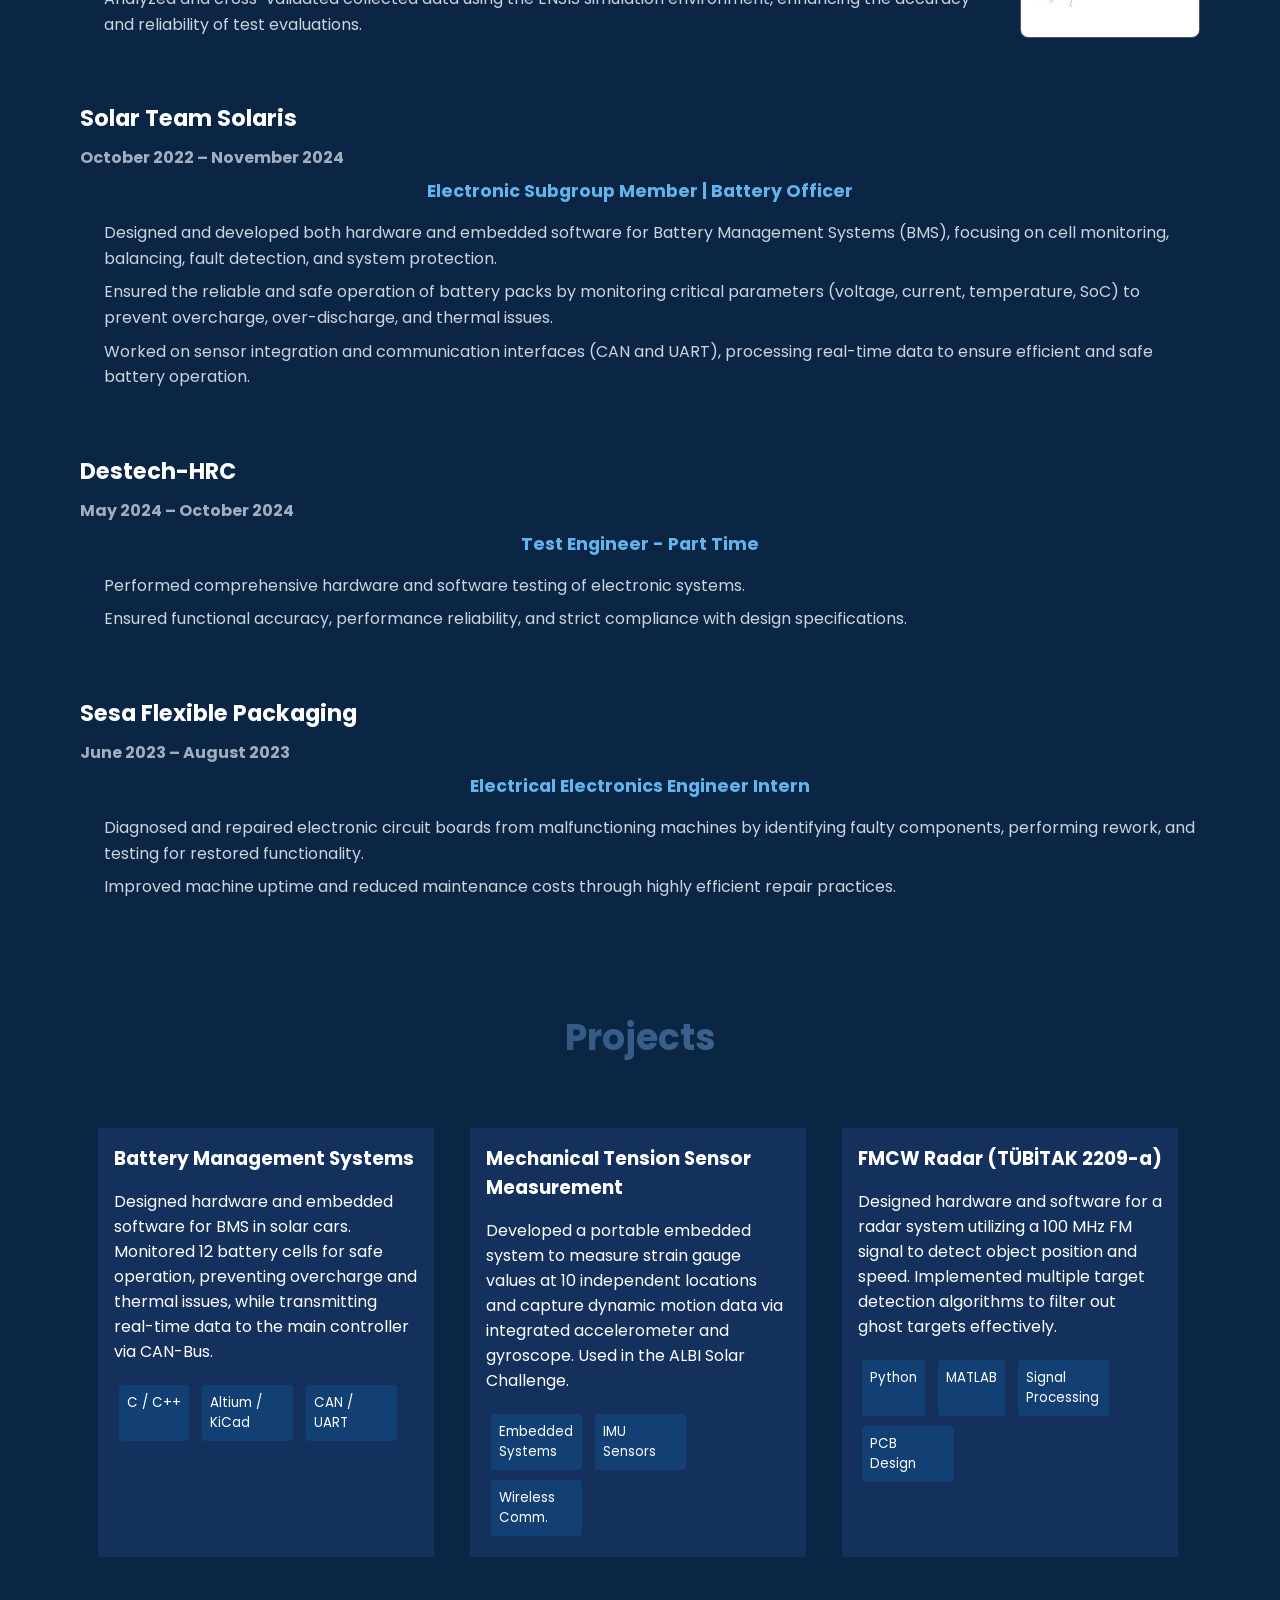
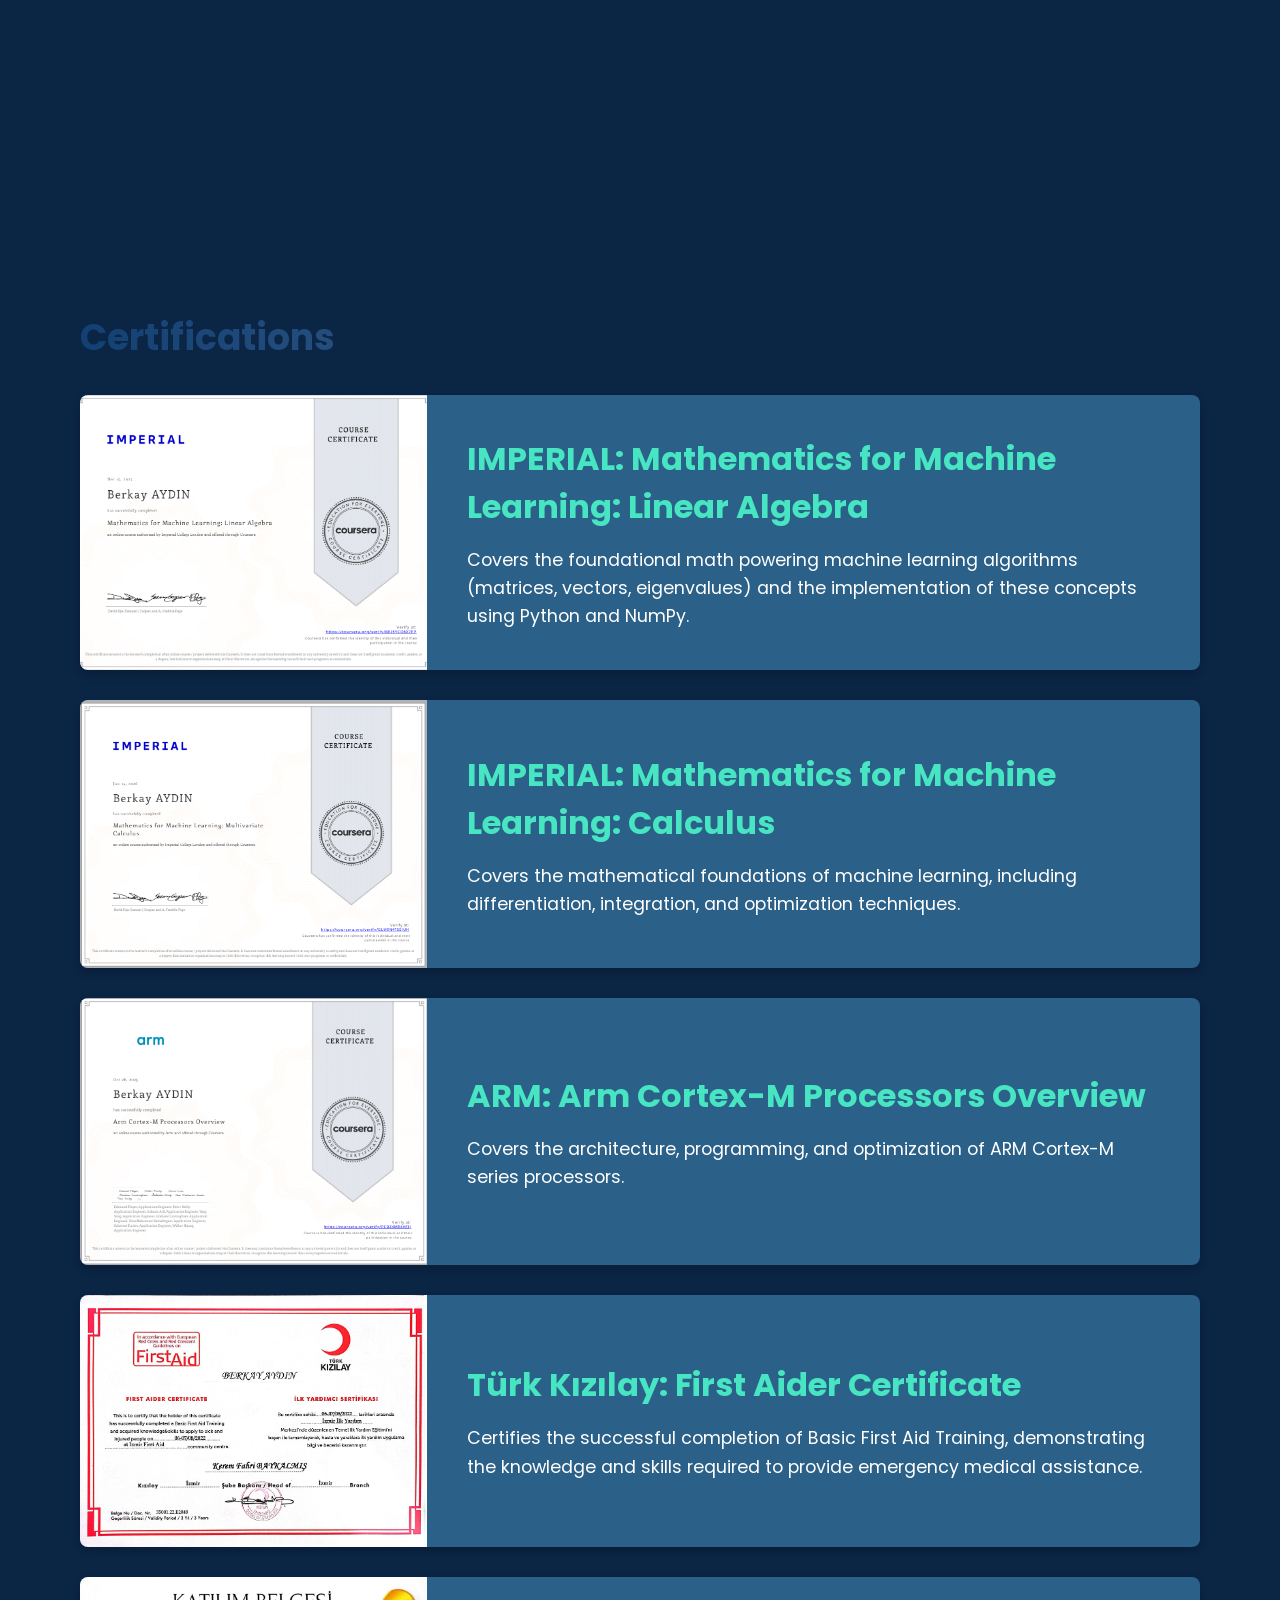
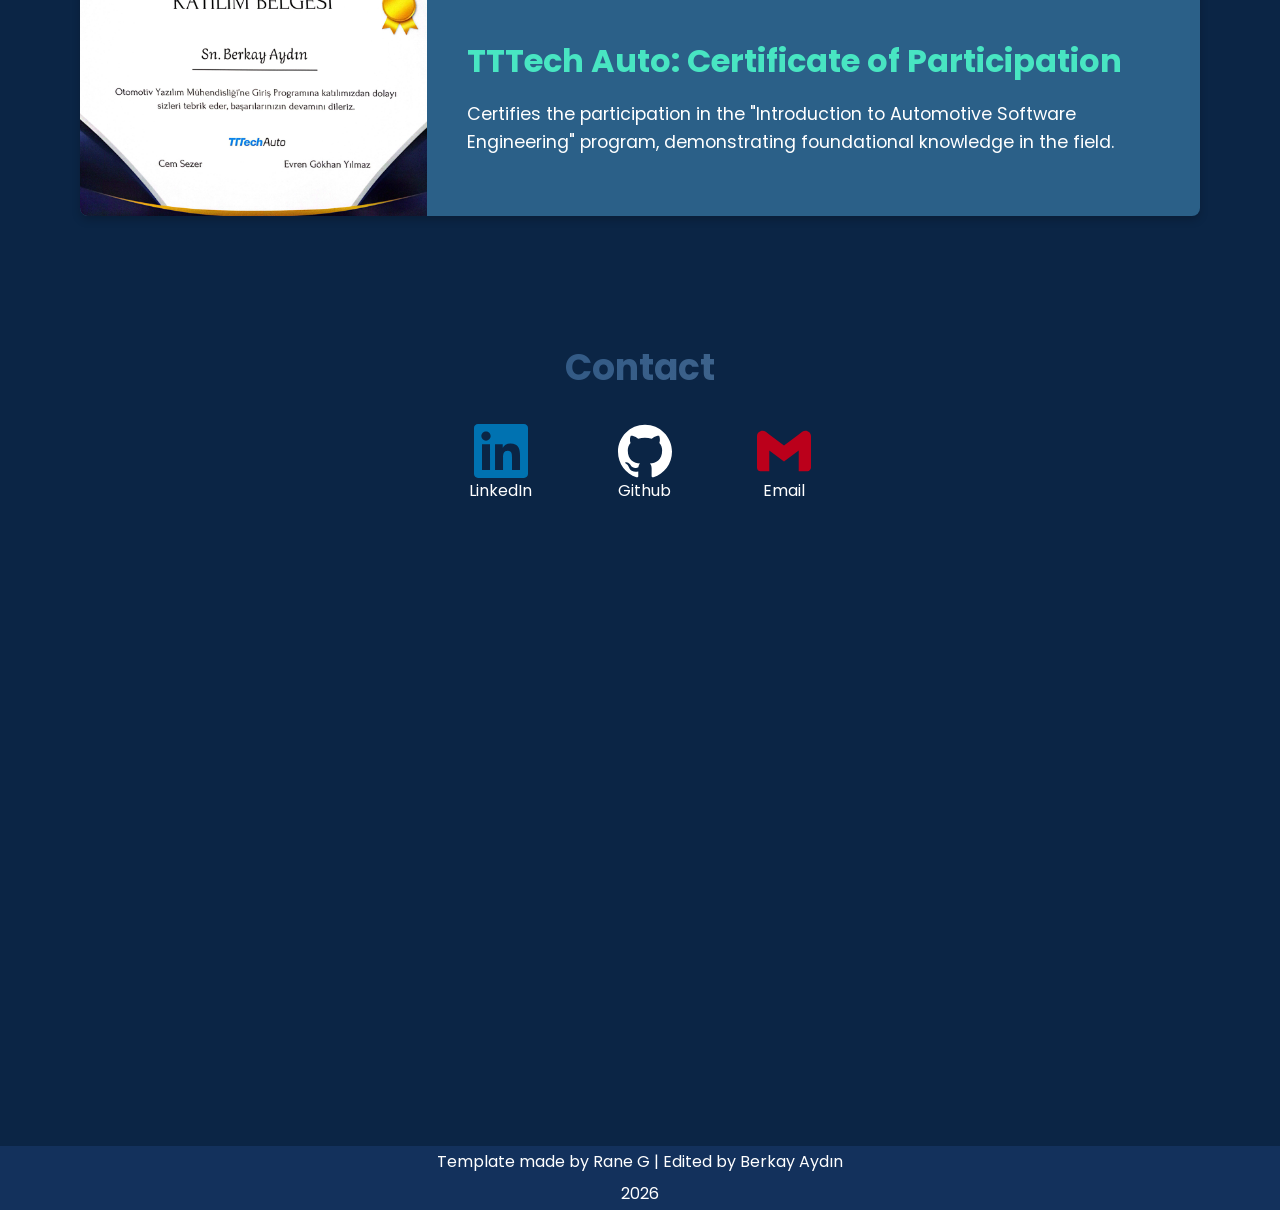
==== commit de776eb9: "FMCW radar configuration" ====
--- a/index.html
+++ b/index.html
@@ -74,7 +74,7 @@
                         <h3 style="margin: 0; font-size: 1.4rem;">
                             <a href="https://ceday.com.tr/" target="_blank" rel="noopener noreferrer" style="color: inherit; text-decoration: none;">CEDAY-AGRI TECHNOLOGY</a>
                         </h3>
-                        <span style="font-size: 1rem; color: #a0aec0; font-weight: bold;">December 2025 – Present</span>
+                        <span style="font-size: 1rem; color: #a0aec0; font-weight: bold;">December 2024 – Present</span>
                     </div>
                     <p style="margin: 8px 0 16px 0; font-weight: bold; color: #63b3ed; font-size: 1.1rem;">Electronic Engineer (Part-Time to Full-Time)</p>
                     <ul style="margin: 0; padding-left: 1.5rem; font-size: 1rem; line-height: 1.6; color: #cbd5e0;">
@@ -263,7 +263,7 @@
             <h2 class="text-gradient" data-aos="fade-up">Contact</h2>
             <ul>
                 <li data-aos="fade-up">
-                    <a href="https://www.linkedin.com/in/your-linkedin-profile/" target="_blank">
+                    <a href="https://www.linkedin.com/in/berkay-aydin-029a32202/" target="_blank">
                         <img class="li-icon" src="assets/contact/linkedin.svg" alt="Linkedin icon" />
                     </a>
                     <p>LinkedIn</p>
